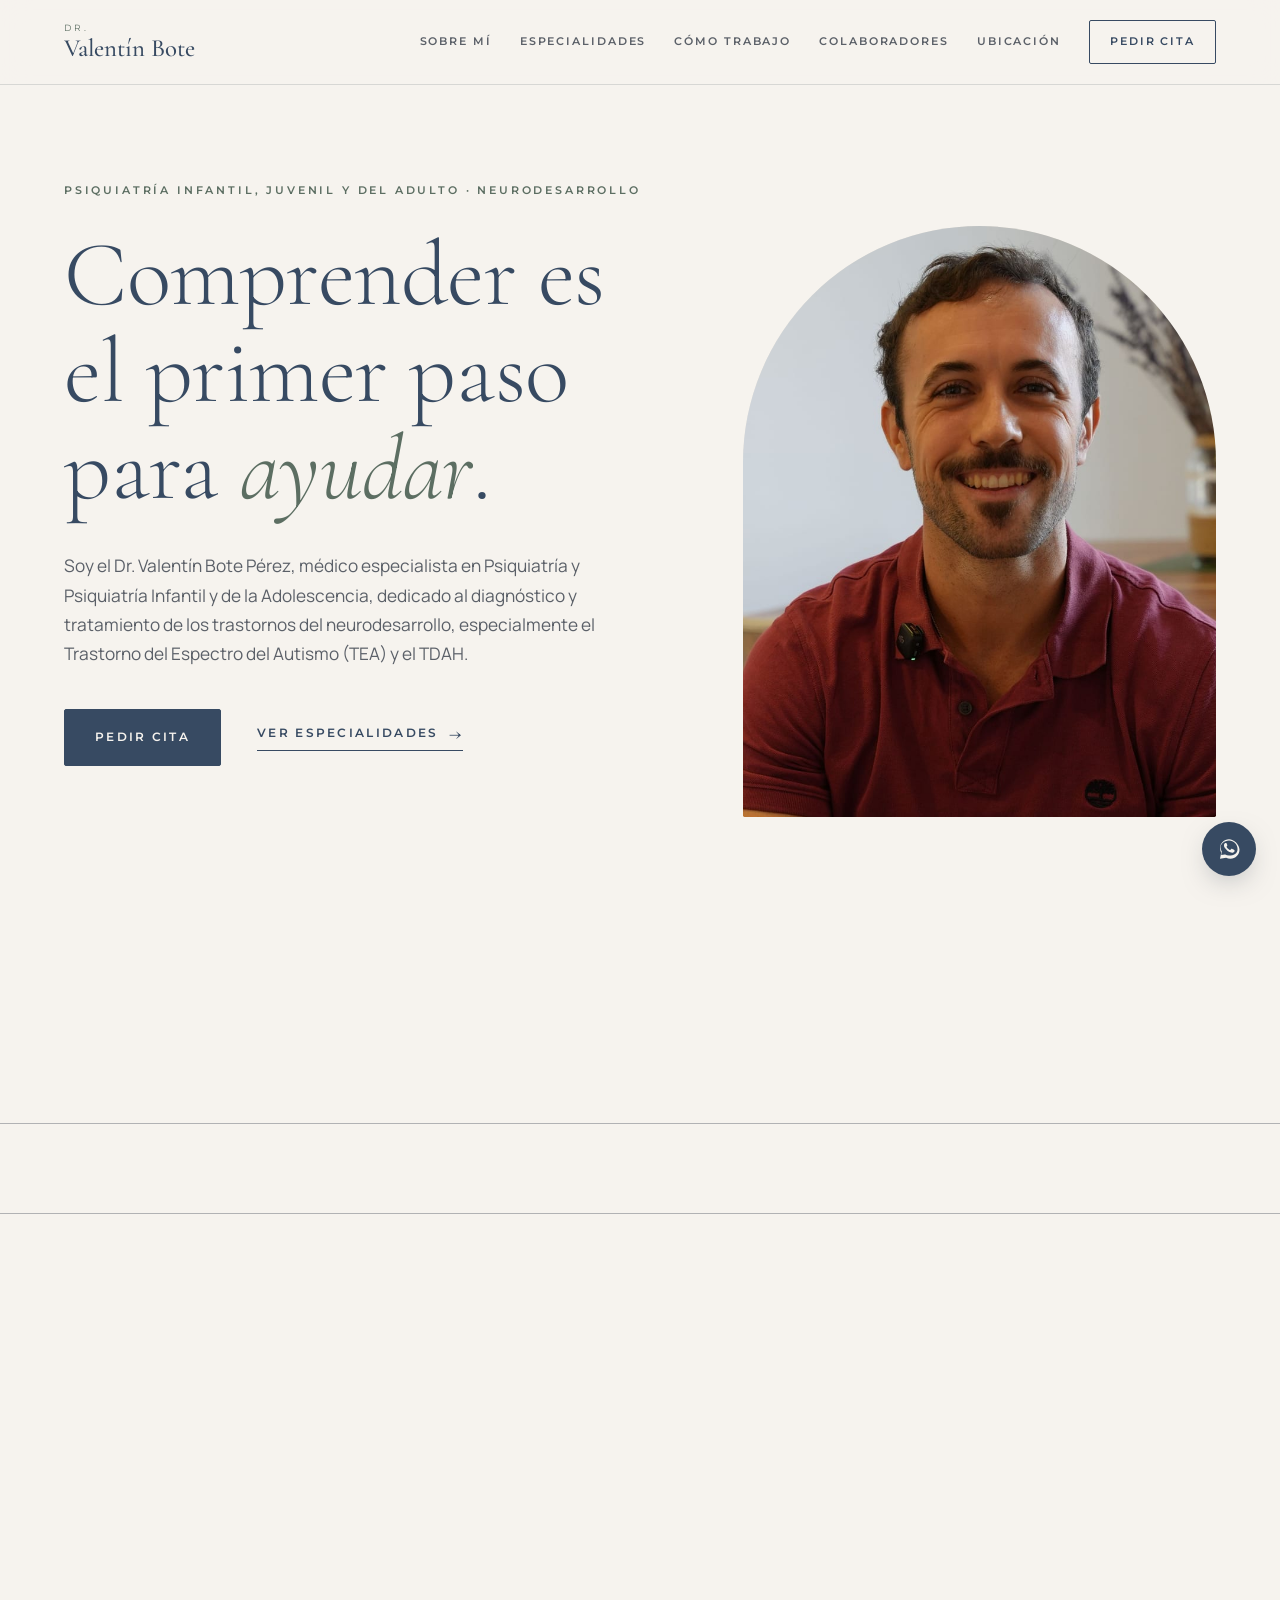
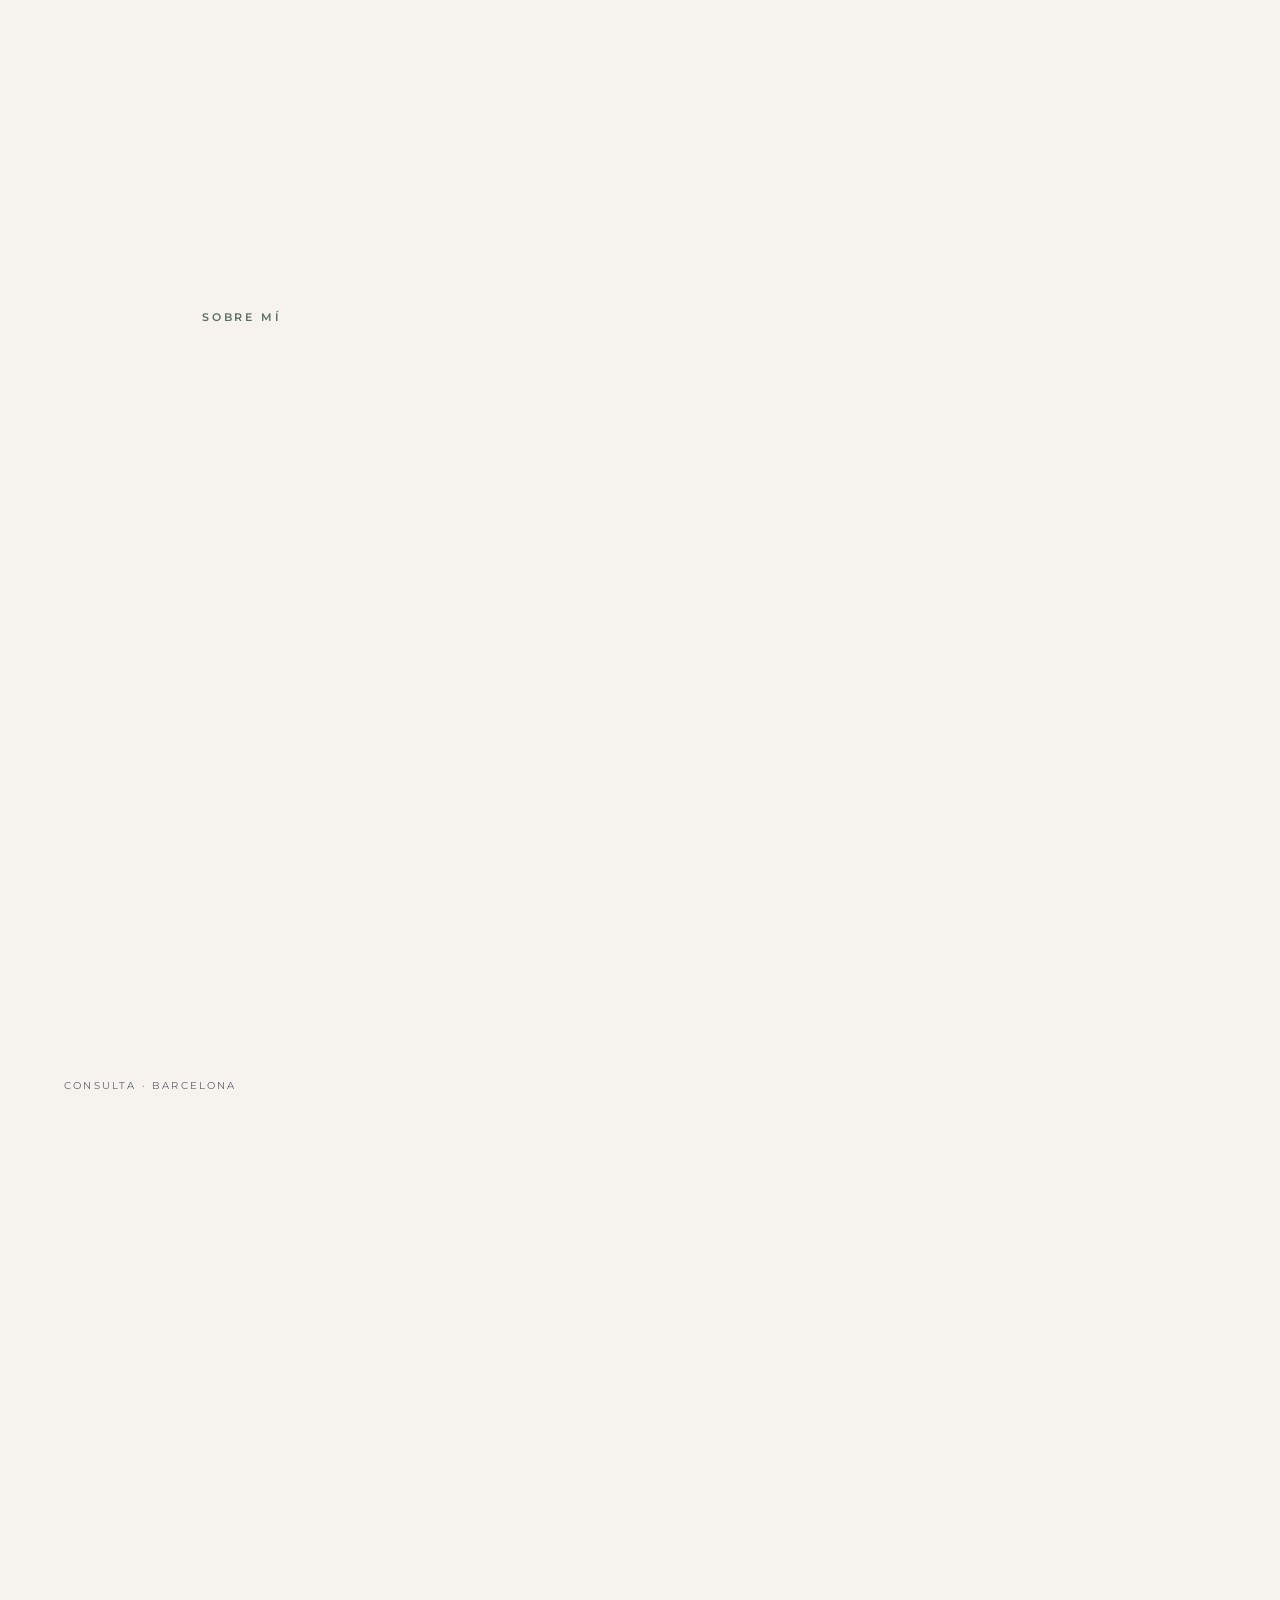
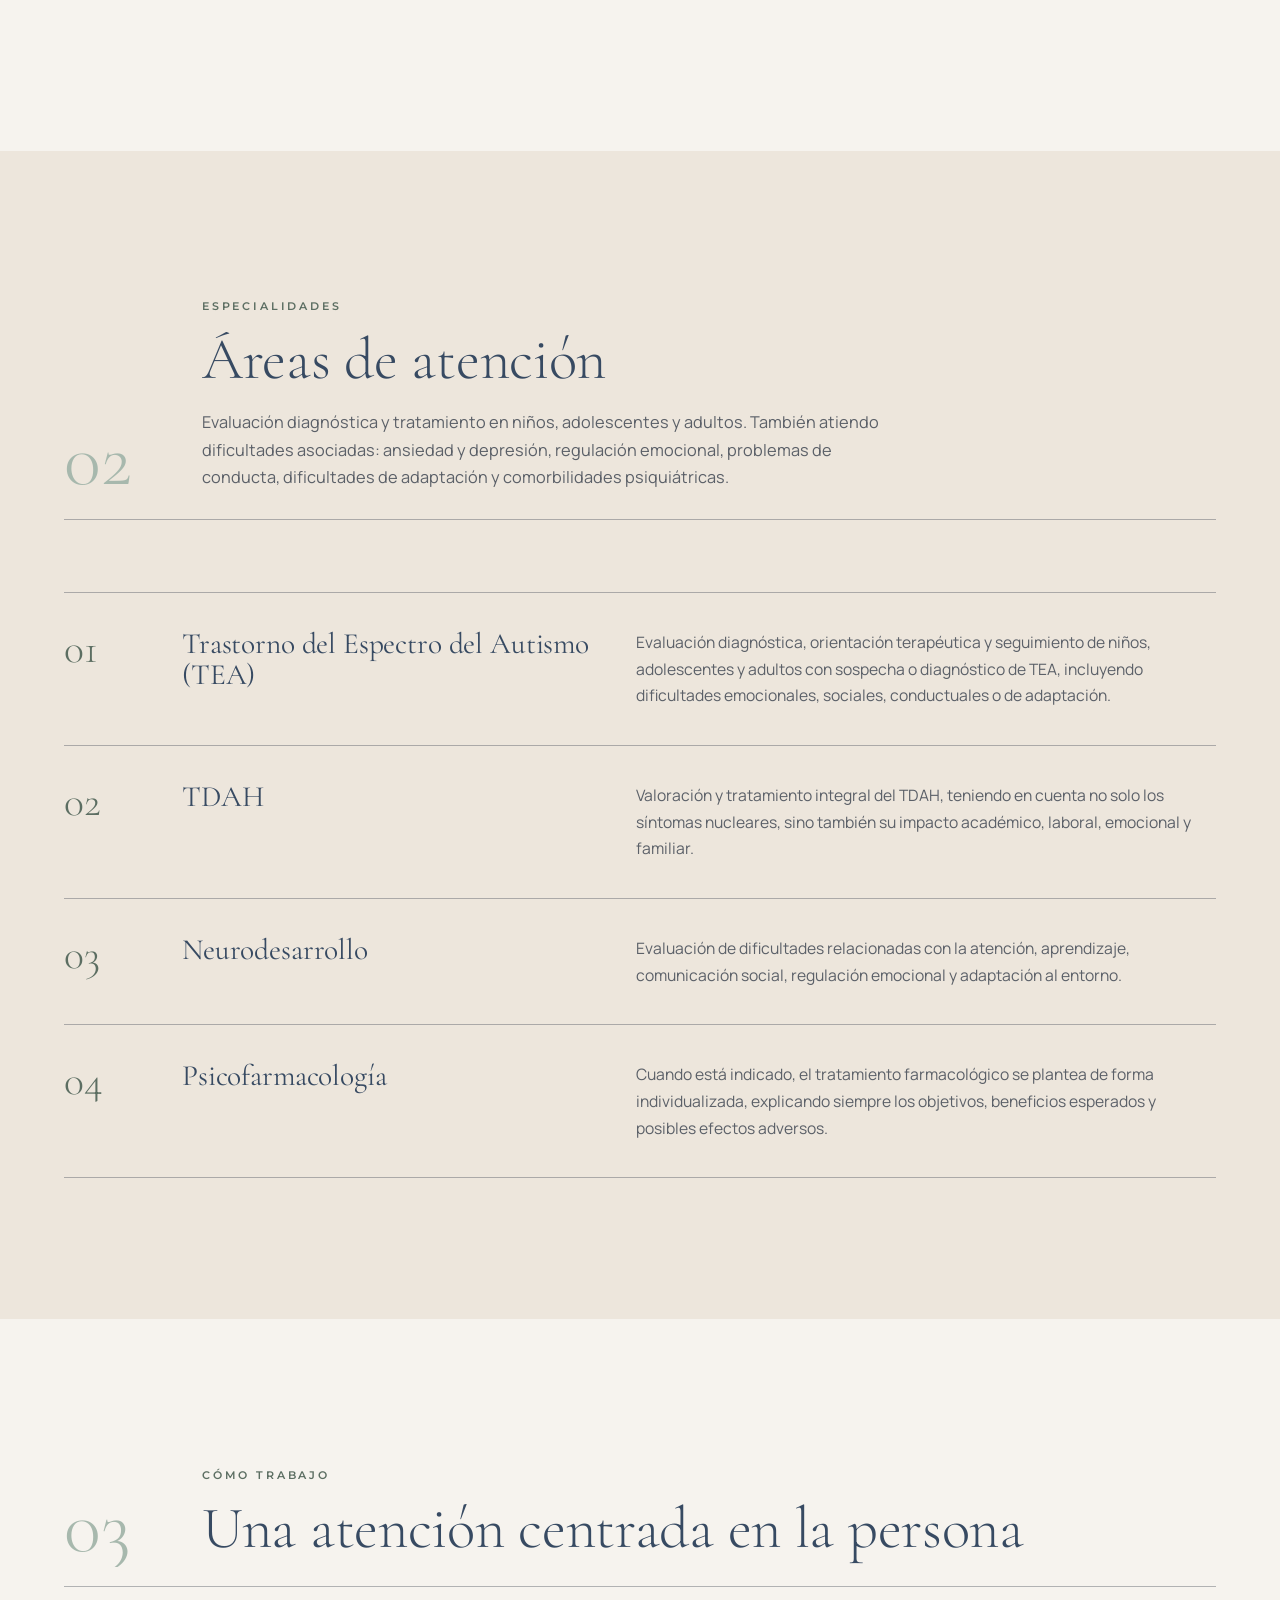
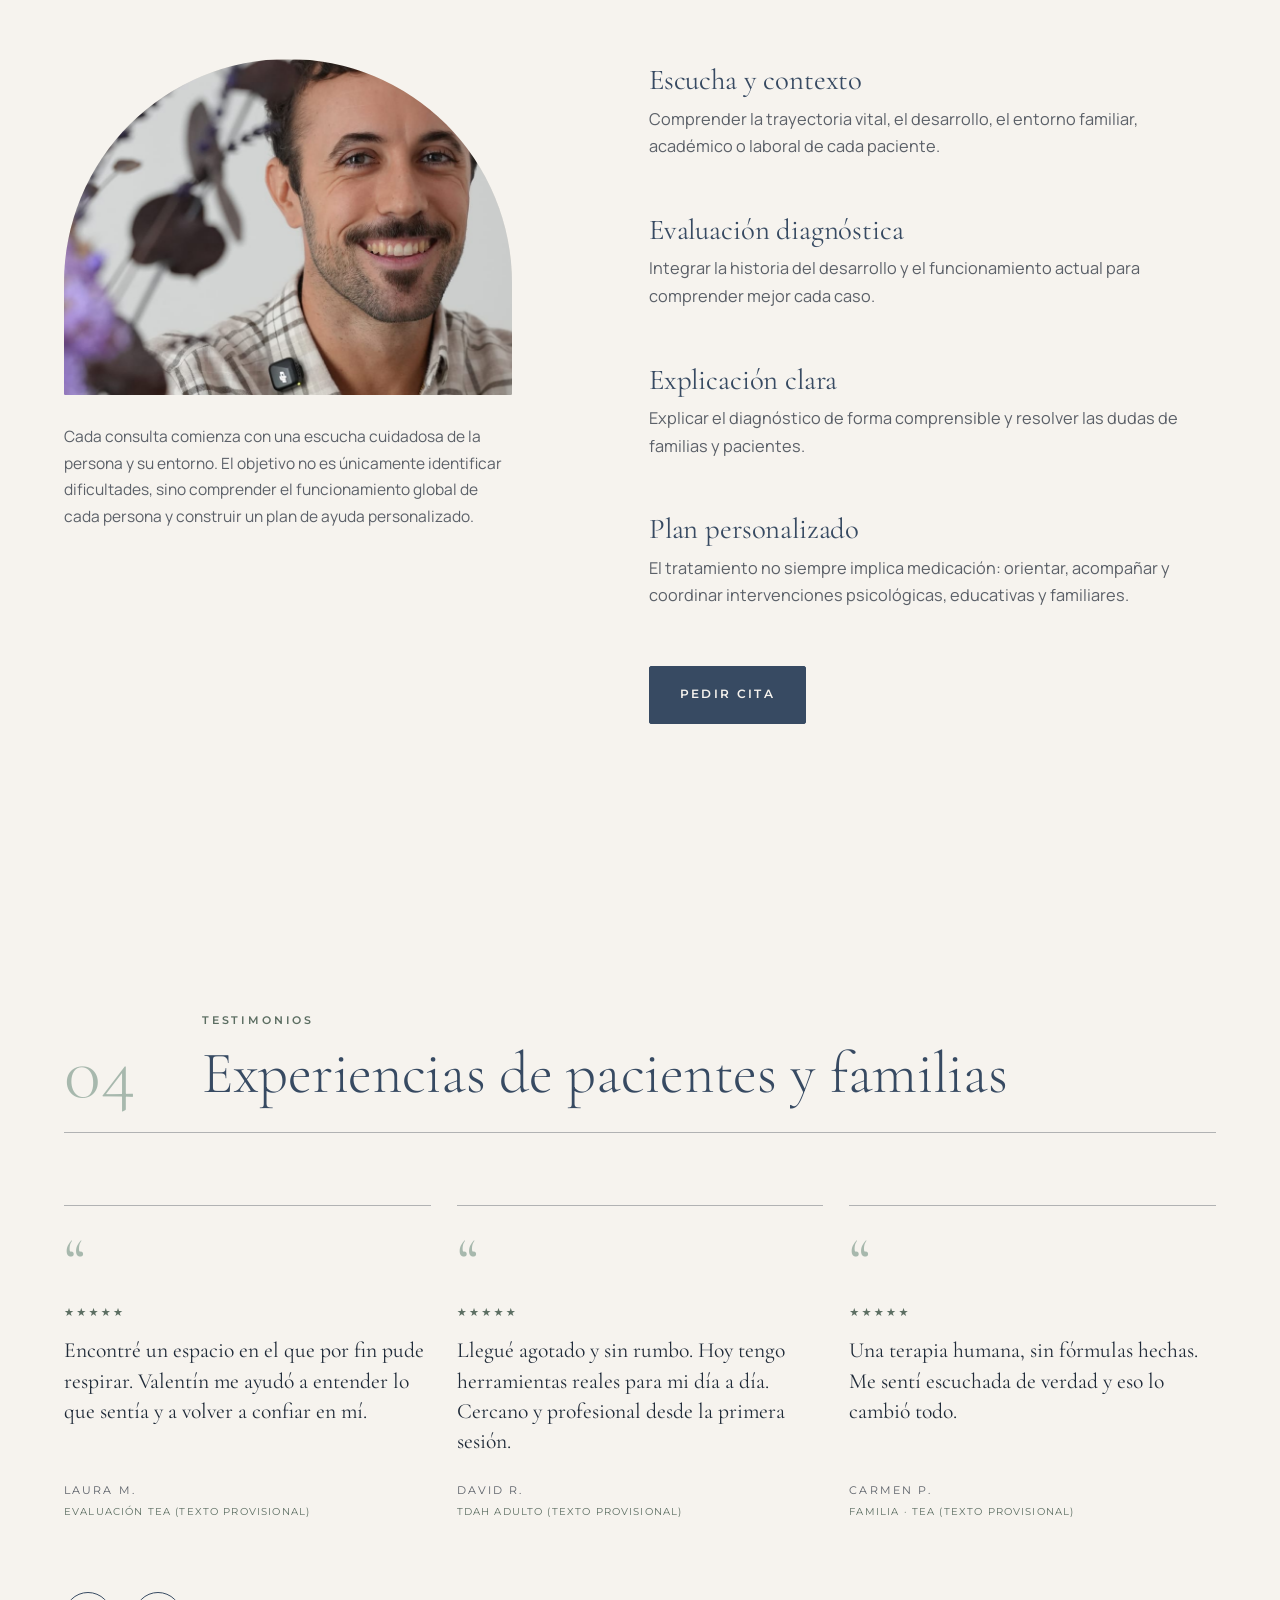
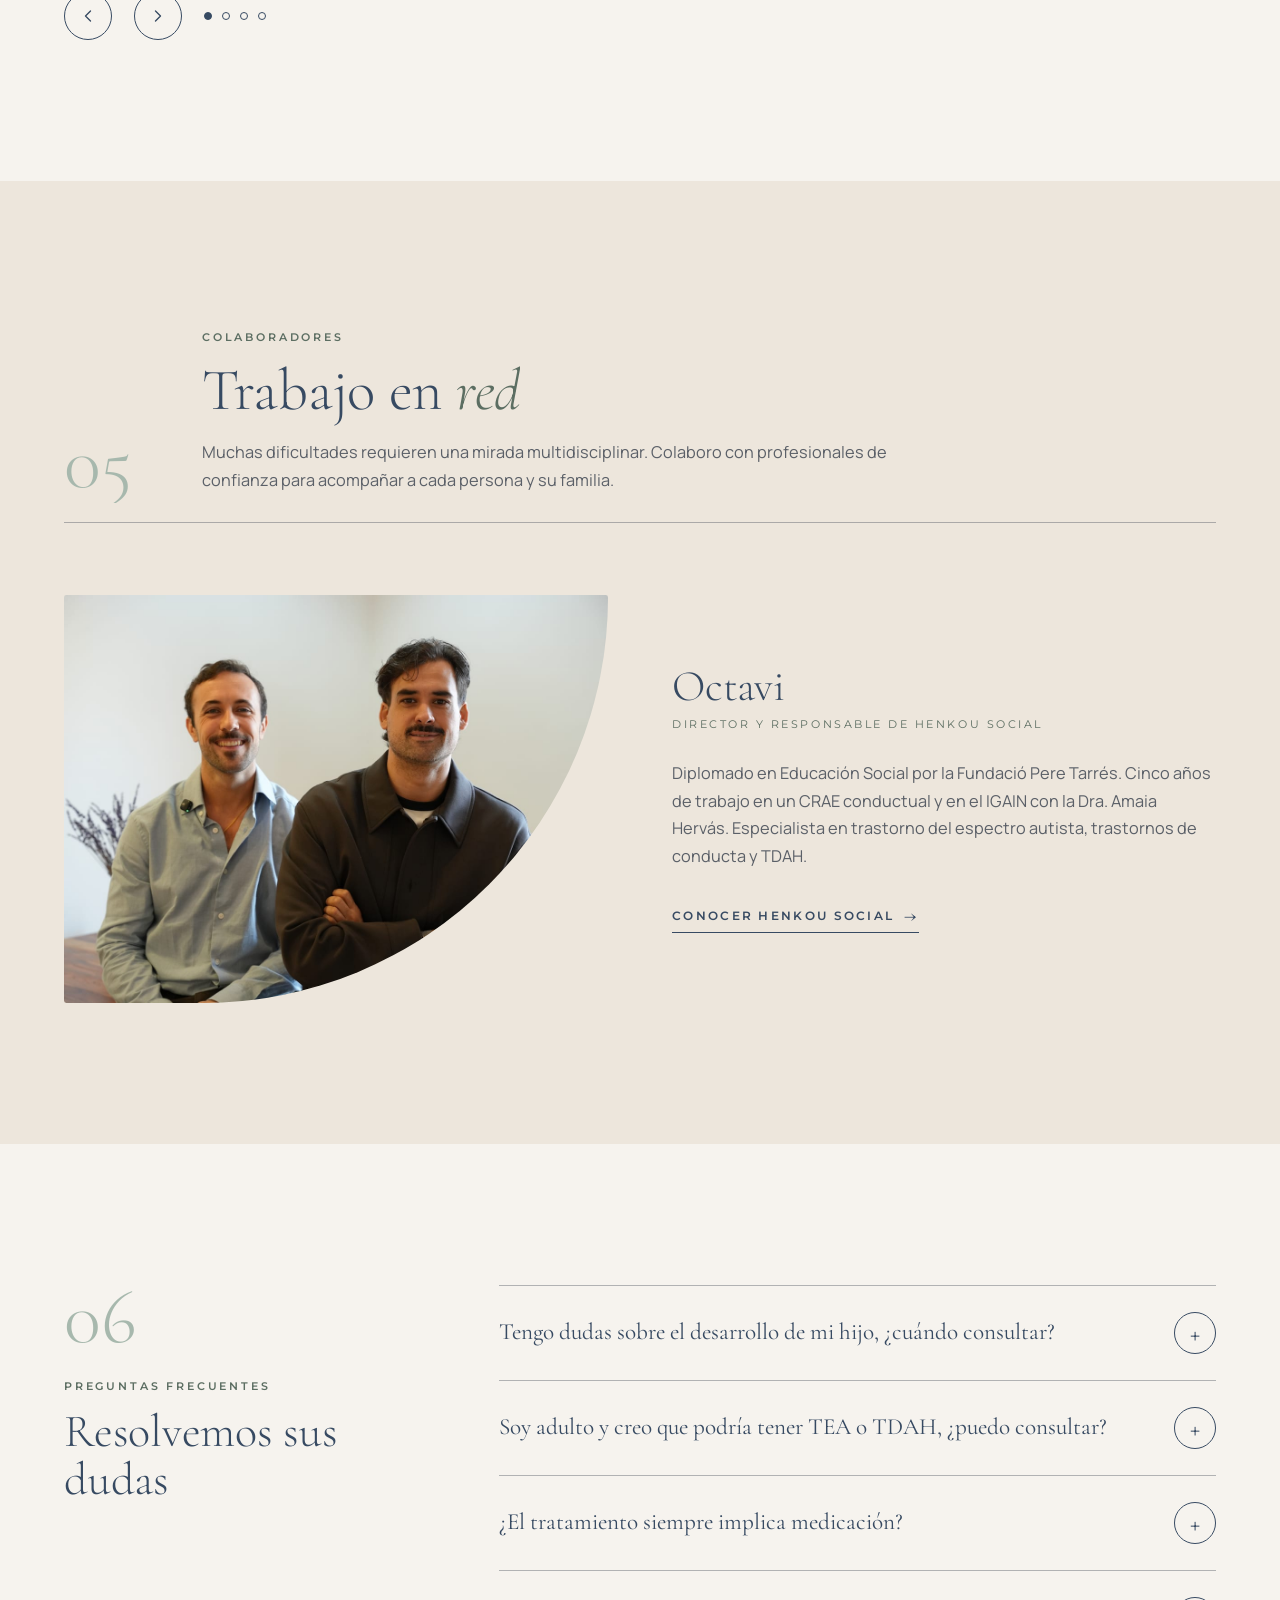
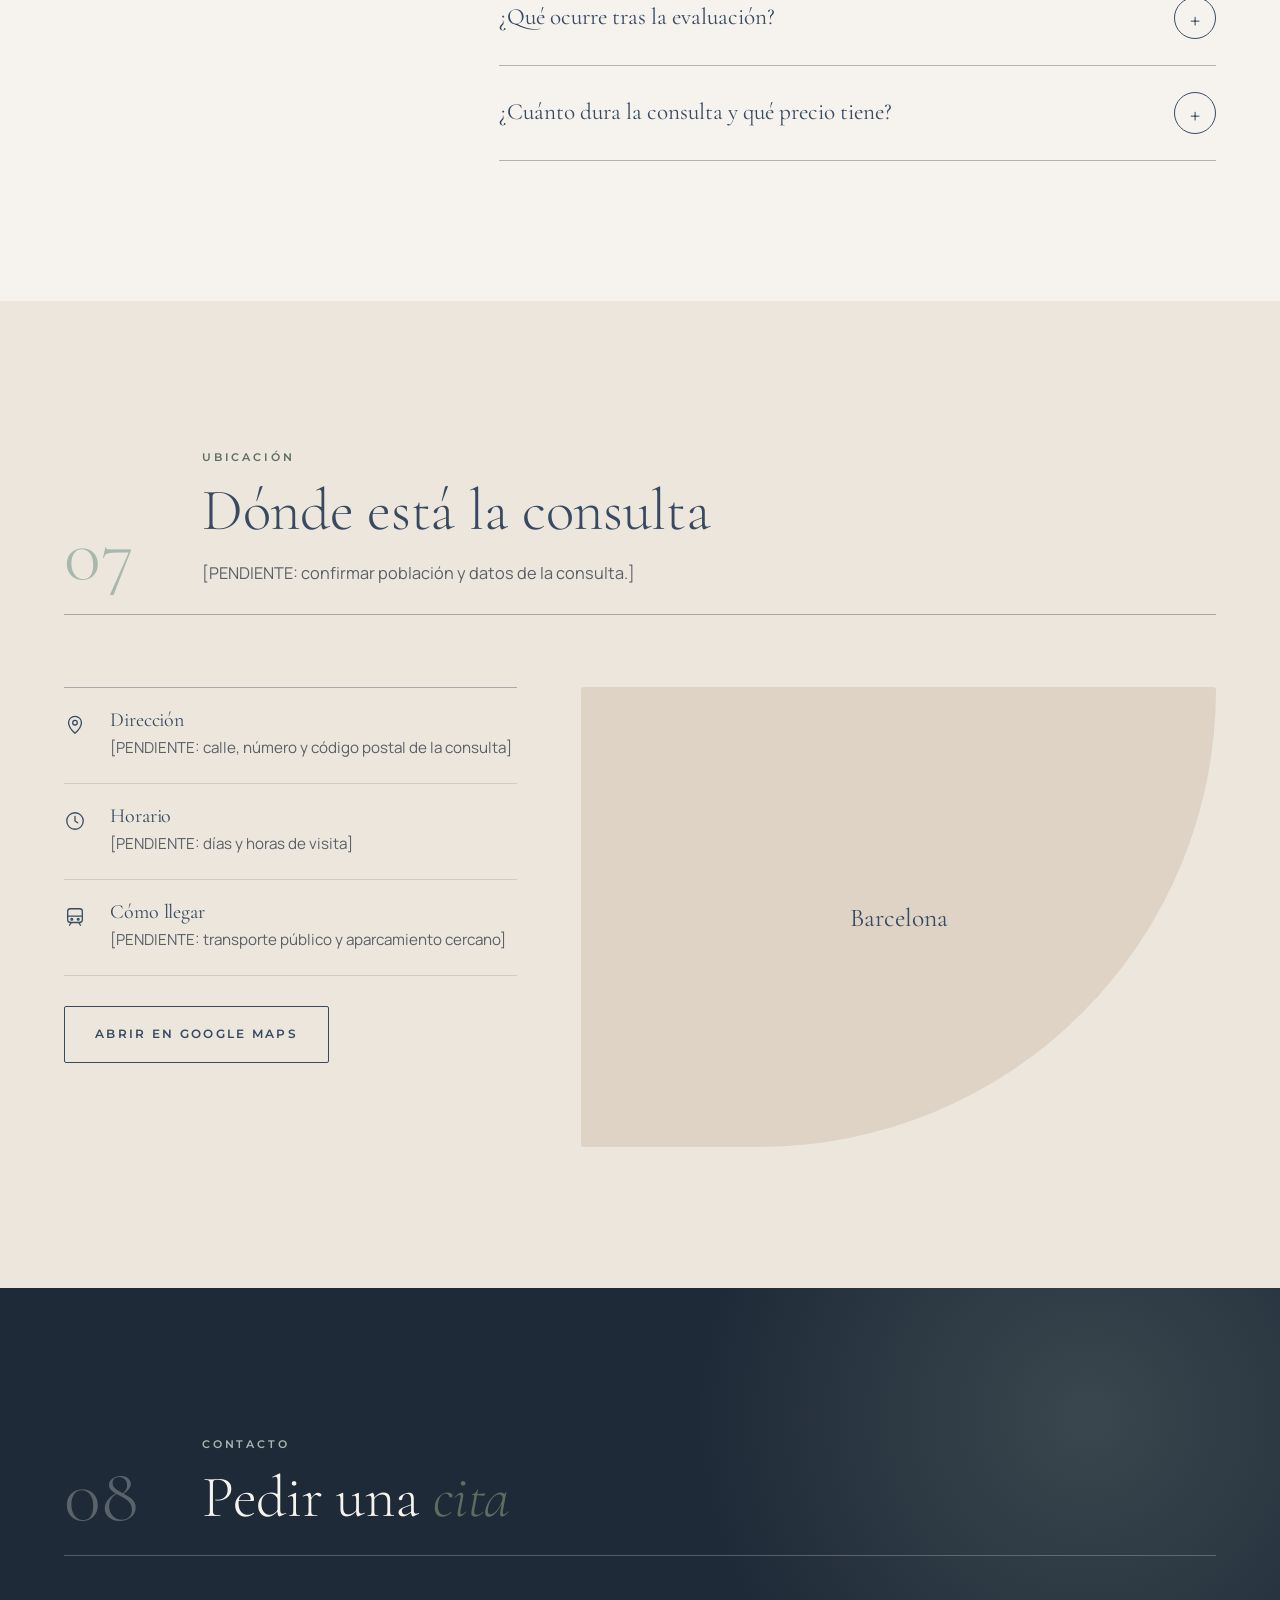
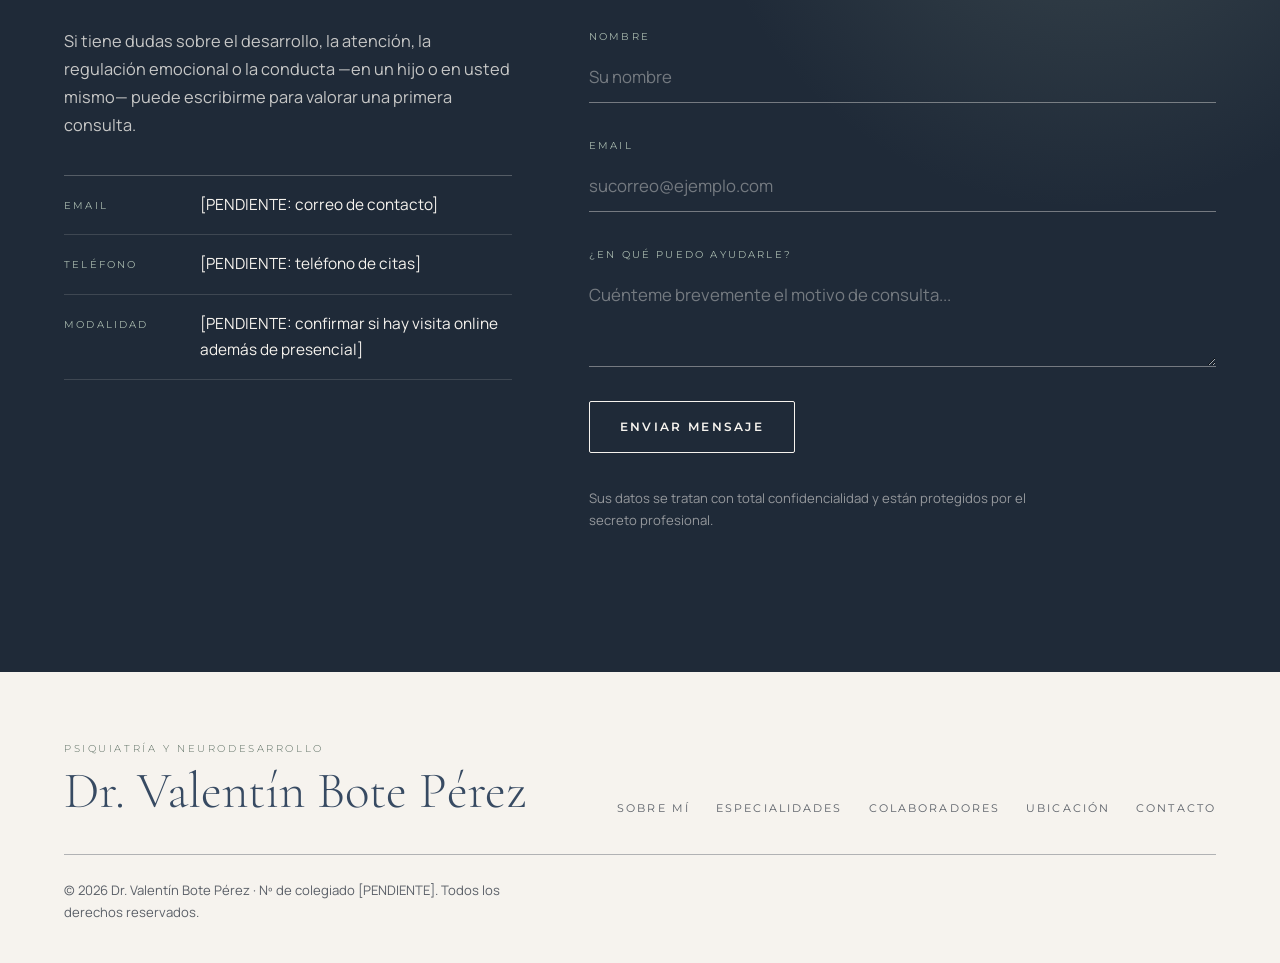
==== inmersiva/index.html @ e32f1582 "Añade la versión inmersiva en /inmersiva/ Co-Authored-By: Claude Fable 5.1 <noreply@anthropic.com>" ====
<!DOCTYPE html>
<html lang="es">
<head>
  <meta charset="UTF-8" />
  <meta name="viewport" content="width=device-width, initial-scale=1.0" />
  <title>Dr. Valentín Bote · Psiquiatra infantil, juvenil y del adulto</title>
  <meta name="description" content="Dr. Valentín Bote Pérez, médico psiquiatra especializado en neurodesarrollo, autismo (TEA) y TDAH en niños, adolescentes y adultos. Evaluación diagnóstica y tratamiento basado en la evidencia." />
  <link rel="preconnect" href="https://fonts.googleapis.com" />
  <link rel="preconnect" href="https://fonts.gstatic.com" crossorigin />
  <link href="https://fonts.googleapis.com/css2?family=Cormorant+Garamond:ital,wght@0,300;0,400;0,500;0,600;1,300;1,400&family=Montserrat:wght@500;600&family=Manrope:wght@400;500;600;700&display=swap" rel="stylesheet" />
  <link rel="stylesheet" href="styles.css" />
</head>
<body>

  <div id="intro" aria-hidden="true">
    <span class="intro__label">Psiquiatría y neurodesarrollo</span>
    <div class="intro__name"><span>Dr. Valentín Bote</span></div>
    <span class="intro__line"></span>
  </div>
  <div class="progress" id="progress" aria-hidden="true"></div>
  <div class="cursor" id="cursor" aria-hidden="true"></div>

  <header class="nav">
    <div class="wrap nav__inner">
      <a href="#inicio" class="nav__logo"><small>Dr.</small><strong>Valentín Bote</strong></a>
      <nav class="nav__links" id="navLinks" aria-label="Navegación principal">
        <a href="#sobre-mi">Sobre mí</a>
        <a href="#servicios">Especialidades</a>
        <a href="#proceso">Cómo trabajo</a>
        <a href="#colaboradores">Colaboradores</a>
        <a href="#ubicacion">Ubicación</a>
        <a href="#contacto" class="nav__cta">Pedir cita</a>
      </nav>
      <button class="nav__toggle" id="navToggle" aria-label="Abrir menú" aria-expanded="false" aria-controls="navLinks">
        <span></span><span></span><span></span>
      </button>
    </div>
  </header>

  <main>

    <!-- Hero -->
    <section class="hero" id="inicio">
      <div class="wrap hero__inner">
        <div class="hero__text">
          <span class="label">Psiquiatría infantil, juvenil y del adulto · Neurodesarrollo</span>
          <h1 data-split>Comprender es el primer paso para <em>ayudar</em>.</h1>
          <p class="hero__lead rv">
            Soy el Dr. Valentín Bote Pérez, médico especialista en Psiquiatría y
            Psiquiatría Infantil y de la Adolescencia, dedicado al diagnóstico y
            tratamiento de los trastornos del neurodesarrollo, especialmente el
            Trastorno del Espectro del Autismo (TEA) y el TDAH.
          </p>
          <div class="hero__actions rv">
            <a href="#contacto" class="btn btn--solid">Pedir cita</a>
            <a href="#servicios" class="link-arrow">Ver especialidades</a>
          </div>
          <div class="hero__meta rv">
            <span>Niños, adolescentes y adultos</span>
            <span>TEA · TDAH · Neurodesarrollo</span>
            <span>Barcelona</span>
          </div>
        </div>
        <div class="hero__media">
          <div class="hero__photo img-reveal" role="img" aria-label="Retrato del Dr. Valentín Bote, psiquiatra"></div>
          <div class="hero__caption rv">
            <em>Dr. Valentín Bote Pérez</em>
            <span>Hospital de Mataró</span>
          </div>
        </div>
      </div>
      <div class="wrap"><div class="hero__scroll rv" aria-hidden="true"><span></span><small>Desliza</small></div></div>
    </section>

    <!-- Trayectoria -->
    <div class="logos">
      <div class="wrap logos__inner">
        <span class="label">Trayectoria y formación</span>
        <div class="logos__row" aria-label="Centros y entidades">
          <div class="marquee__track">
            <span>H.&nbsp;U.&nbsp;Mútua&nbsp;Terrassa</span><span>Hospital&nbsp;de&nbsp;Mataró</span><span>UCLA&nbsp;(California)</span><span>AEPNYA</span>
            <span aria-hidden="true">H.&nbsp;U.&nbsp;Mútua&nbsp;Terrassa</span><span aria-hidden="true">Hospital&nbsp;de&nbsp;Mataró</span><span aria-hidden="true">UCLA&nbsp;(California)</span><span aria-hidden="true">AEPNYA</span>
          </div>
        </div>
      </div>
    </div>

    <!-- Valores -->
    <section class="values">
      <div class="wrap">
        <div class="values__intro">
          <span class="label">Mi filosofía</span>
          <h2 data-split>Escuchar, comprender, <em>acompañar</em>.</h2>
        </div>
        <div class="values__grid">
          <div class="value">
            <span class="value__num"><svg viewBox="0 0 48 48" aria-hidden="true"><circle cx="24" cy="24" r="23"/></svg><i>01</i></span>
            <h3>Escuchar antes de intervenir</h3>
            <p>Cada consulta comienza con una escucha cuidadosa de la persona y su entorno.</p>
          </div>
          <div class="value">
            <span class="value__num"><svg viewBox="0 0 48 48" aria-hidden="true"><circle cx="24" cy="24" r="23"/></svg><i>02</i></span>
            <h3>Comprender antes de etiquetar</h3>
            <p>La evaluación integra la historia del desarrollo, el entorno y el funcionamiento actual.</p>
          </div>
          <div class="value">
            <span class="value__num"><svg viewBox="0 0 48 48" aria-hidden="true"><circle cx="24" cy="24" r="23"/></svg><i>03</i></span>
            <h3>Acompañar antes de exigir</h3>
            <p>Acompañamiento a las familias y al paciente durante todo el proceso diagnóstico y terapéutico.</p>
          </div>
          <div class="value">
            <span class="value__num"><svg viewBox="0 0 48 48" aria-hidden="true"><circle cx="24" cy="24" r="23"/></svg><i>04</i></span>
            <h3>Trabajo coordinado</h3>
            <p>Coordinación con psicólogos, terapeutas, centros educativos y otros profesionales.</p>
          </div>
        </div>
      </div>
    </section>

    <!-- Sobre mí -->
    <section class="about section" id="sobre-mi">
      <div class="wrap">
        <div class="section__head">
          <span class="section__num">01</span>
          <div>
            <span class="label">Sobre mí</span>
            <h2 data-split>Una psiquiatría centrada en la <em>persona</em></h2>
          </div>
        </div>
        <div class="about__inner">
          <div class="about__media">
            <div class="about__photo img-reveal" role="img" aria-label="Foto del Dr. Valentín Bote, psiquiatra"></div>
            <p class="about__photo-caption">Consulta · Barcelona</p>
          </div>
          <div class="about__text">
            <h2>Dr. Valentín Bote Pérez</h2>
            <p class="about__role">Psiquiatra especializado en neurodesarrollo, autismo y TDAH</p>
            <p>
              He trabajado con niños, adolescentes y adultos con diferentes perfiles de
              neurodesarrollo, dificultades emocionales y trastornos psiquiátricos
              asociados, tanto en consultas externas como en unidades especializadas.
              Actualmente coordino la atención a pacientes con TEA y comorbilidad en
              el Hospital de Mataró, en hospitalización y atención ambulatoria.
            </p>
            <blockquote class="about__quote">
              Un diagnóstico no debe ser únicamente una etiqueta, sino una forma de
              entender mejor las dificultades, descubrir fortalezas y encontrar
              estrategias que mejoren la calidad de vida.
            </blockquote>
            <p>
              Entiendo la psiquiatría como una herramienta para comprender a la
              persona en su totalidad. Mi enfoque combina la evidencia científica con
              una atención cercana y personalizada. Además de la actividad clínica,
              desarrollo actividad investigadora y docente en autismo y psicofarmacología.
            </p>
            <ul class="about__creds">
              <li>Médico especialista en Psiquiatría y en Psiquiatría Infantil y de la Adolescencia</li>
              <li>Actualmente en el Hospital de Mataró (Consorci Sanitari del Maresme)</li>
              <li>Unidad de Hospitalización Terapéutica TEA · H. U. Mútua Terrassa</li>
              <li>Estancias formativas en UCLA (California)</li>
              <li>Miembro del grupo de Autismo de AEPNYA</li>
              <li>Autor de publicaciones científicas sobre autismo y psicofarmacología</li>
            </ul>
          </div>
        </div>
      </div>
    </section>

    <!-- Especialidades -->
    <section class="services section" id="servicios">
      <div class="wrap">
        <div class="section__head">
          <span class="section__num">02</span>
          <div>
            <span class="label">Especialidades</span>
            <h2 data-split>Áreas de atención</h2>
            <p class="section__sub">
              Evaluación diagnóstica y tratamiento en niños, adolescentes y adultos.
              También atiendo dificultades asociadas: ansiedad y depresión, regulación
              emocional, problemas de conducta, dificultades de adaptación y
              comorbilidades psiquiátricas.
            </p>
          </div>
        </div>
        <ol class="services__list">
          <li class="card">
            <span class="card__num">01</span>
            <h3>Trastorno del Espectro del Autismo (TEA)</h3>
            <p>Evaluación diagnóstica, orientación terapéutica y seguimiento de niños, adolescentes y adultos con sospecha o diagnóstico de TEA, incluyendo dificultades emocionales, sociales, conductuales o de adaptación.</p>
          </li>
          <li class="card">
            <span class="card__num">02</span>
            <h3>TDAH</h3>
            <p>Valoración y tratamiento integral del TDAH, teniendo en cuenta no solo los síntomas nucleares, sino también su impacto académico, laboral, emocional y familiar.</p>
          </li>
          <li class="card">
            <span class="card__num">03</span>
            <h3>Neurodesarrollo</h3>
            <p>Evaluación de dificultades relacionadas con la atención, aprendizaje, comunicación social, regulación emocional y adaptación al entorno.</p>
          </li>
          <li class="card">
            <span class="card__num">04</span>
            <h3>Psicofarmacología</h3>
            <p>Cuando está indicado, el tratamiento farmacológico se plantea de forma individualizada, explicando siempre los objetivos, beneficios esperados y posibles efectos adversos.</p>
          </li>
        </ol>
      </div>
    </section>

    <!-- Cómo trabajo -->
    <section class="process section" id="proceso">
      <div class="wrap">
        <div class="section__head">
          <span class="section__num">03</span>
          <div>
            <span class="label">Cómo trabajo</span>
            <h2 data-split>Una atención centrada en la persona</h2>
          </div>
        </div>
        <div class="process__inner">
          <aside class="process__aside">
            <div class="process__photo img-reveal" role="img" aria-label="El Dr. Bote en su consulta"></div>
            <p>Cada consulta comienza con una escucha cuidadosa de la persona y su entorno. El objetivo no es únicamente identificar dificultades, sino comprender el funcionamiento global de cada persona y construir un plan de ayuda personalizado.</p>
          </aside>
          <div>
            <ol class="steps">
              <li class="step">
                <span class="step__num">01</span>
                <h3>Escucha y contexto</h3>
                <p>Comprender la trayectoria vital, el desarrollo, el entorno familiar, académico o laboral de cada paciente.</p>
              </li>
              <li class="step">
                <span class="step__num">02</span>
                <h3>Evaluación diagnóstica</h3>
                <p>Integrar la historia del desarrollo y el funcionamiento actual para comprender mejor cada caso.</p>
              </li>
              <li class="step">
                <span class="step__num">03</span>
                <h3>Explicación clara</h3>
                <p>Explicar el diagnóstico de forma comprensible y resolver las dudas de familias y pacientes.</p>
              </li>
              <li class="step">
                <span class="step__num">04</span>
                <h3>Plan personalizado</h3>
                <p>El tratamiento no siempre implica medicación: orientar, acompañar y coordinar intervenciones psicológicas, educativas y familiares.</p>
              </li>
            </ol>
            <div class="process__cta">
              <a href="#contacto" class="btn btn--solid">Pedir cita</a>
            </div>
          </div>
        </div>
      </div>
    </section>

    <!-- Testimonios -->
    <section class="testimonials section" id="testimonios">
      <div class="wrap">
        <div class="section__head">
          <span class="section__num">04</span>
          <div>
            <span class="label">Testimonios</span>
            <h2 data-split>Experiencias de pacientes y familias</h2>
          </div>
        </div>
        <div class="carousel" id="reviews">
          <div class="carousel__viewport">
            <div class="carousel__track" id="reviewsTrack">
              <figure class="quote-card">
                <span class="quote-card__mark" aria-hidden="true">“</span>
                <div class="quote-card__stars">★★★★★</div>
                <blockquote>Encontré un espacio en el que por fin pude respirar. Valentín me ayudó a entender lo que sentía y a volver a confiar en mí.</blockquote>
                <figcaption>Laura M.<small>Evaluación TEA (texto provisional)</small></figcaption>
              </figure>
              <figure class="quote-card">
                <span class="quote-card__mark" aria-hidden="true">“</span>
                <div class="quote-card__stars">★★★★★</div>
                <blockquote>Llegué agotado y sin rumbo. Hoy tengo herramientas reales para mi día a día. Cercano y profesional desde la primera sesión.</blockquote>
                <figcaption>David R.<small>TDAH adulto (texto provisional)</small></figcaption>
              </figure>
              <figure class="quote-card">
                <span class="quote-card__mark" aria-hidden="true">“</span>
                <div class="quote-card__stars">★★★★★</div>
                <blockquote>Una terapia humana, sin fórmulas hechas. Me sentí escuchada de verdad y eso lo cambió todo.</blockquote>
                <figcaption>Carmen P.<small>Familia · TEA (texto provisional)</small></figcaption>
              </figure>
              <figure class="quote-card">
                <span class="quote-card__mark" aria-hidden="true">“</span>
                <div class="quote-card__stars">★★★★★</div>
                <blockquote>Después de meses dándole vueltas, por fin entendí de dónde venía mi malestar. Un trato muy cercano y sin juicios.</blockquote>
                <figcaption>Marta S.<small>Neurodesarrollo (texto provisional)</small></figcaption>
              </figure>
              <figure class="quote-card">
                <span class="quote-card__mark" aria-hidden="true">“</span>
                <div class="quote-card__stars">★★★★★</div>
                <blockquote>Valentín me dio herramientas concretas para gestionar la ansiedad en el trabajo. Noté el cambio en pocas semanas.</blockquote>
                <figcaption>Javier T.<small>TDAH (texto provisional)</small></figcaption>
              </figure>
              <figure class="quote-card">
                <span class="quote-card__mark" aria-hidden="true">“</span>
                <div class="quote-card__stars">★★★★★</div>
                <blockquote>Recomendable al 100%. Profesional, empático y muy claro. Salgo de cada sesión con algo útil en lo que trabajar.</blockquote>
                <figcaption>Nuria B.<small>Evaluación diagnóstica (texto provisional)</small></figcaption>
              </figure>
            </div>
          </div>
          <div class="carousel__nav">
            <button class="carousel__arrow carousel__arrow--prev" aria-label="Reseña anterior">
              <svg viewBox="0 0 24 24" width="20" height="20" fill="none" stroke="currentColor" stroke-width="1.6" stroke-linecap="round" stroke-linejoin="round"><path d="M15 18l-6-6 6-6"/></svg>
            </button>
            <button class="carousel__arrow carousel__arrow--next" aria-label="Reseña siguiente">
              <svg viewBox="0 0 24 24" width="20" height="20" fill="none" stroke="currentColor" stroke-width="1.6" stroke-linecap="round" stroke-linejoin="round"><path d="M9 18l6-6-6-6"/></svg>
            </button>
            <div class="carousel__dots" id="reviewsDots" aria-hidden="true"></div>
          </div>
        </div>
      </div>
    </section>

    <!-- Colaboradores -->
    <section class="partners section" id="colaboradores">
      <div class="wrap">
        <div class="section__head">
          <span class="section__num">05</span>
          <div>
            <span class="label">Colaboradores</span>
            <h2 data-split>Trabajo en <em>red</em></h2>
            <p class="section__sub">
              Muchas dificultades requieren una mirada multidisciplinar. Colaboro con
              profesionales de confianza para acompañar a cada persona y su familia.
            </p>
          </div>
        </div>
        <article class="partner">
          <div class="partner__photo img-reveal" role="img" aria-label="Octavi y el Dr. Valentín Bote en la consulta"></div>
          <div class="partner__body">
            <h3>Octavi</h3>
            <p class="partner__role">Director y responsable de Henkou Social</p>
            <p>
              Diplomado en Educación Social por la Fundació Pere Tarrés. Cinco años
              de trabajo en un CRAE conductual y en el IGAIN con la Dra. Amaia
              Hervás. Especialista en trastorno del espectro autista, trastornos de
              conducta y TDAH.
            </p>
            <a class="link-arrow" href="https://henkousocial.com" target="_blank" rel="noopener">Conocer Henkou Social</a>
          </div>
        </article>
      </div>
    </section>

    <!-- Preguntas -->
    <section class="faq section" id="faq">
      <div class="wrap faq__inner">
        <div class="faq__head">
          <span class="section__num">06</span>
          <span class="label" style="display:block;margin-top:18px">Preguntas frecuentes</span>
          <h2 data-split>Resolvemos sus dudas</h2>
        </div>
        <div class="faq__list">
          <details class="faq__item">
            <summary>Tengo dudas sobre el desarrollo de mi hijo, ¿cuándo consultar?</summary>
            <p>Muchas familias llegan a consulta después de años intentando comprender determinadas dificultades: problemas sociales, atención, regulación emocional, conducta o adaptación escolar. La evaluación psiquiátrica permite ordenar la información, resolver dudas y orientar los siguientes pasos.</p>
          </details>
          <details class="faq__item">
            <summary>Soy adulto y creo que podría tener TEA o TDAH, ¿puedo consultar?</summary>
            <p>Sí. Algunas personas llegan a la edad adulta con preguntas sobre su forma de relacionarse, gestionar las emociones, organizarse o adaptarse a determinadas situaciones. Una evaluación especializada puede ayudar a comprender mejor estas dificultades y encontrar herramientas adecuadas.</p>
          </details>
          <details class="faq__item">
            <summary>¿El tratamiento siempre implica medicación?</summary>
            <p>No. En muchos casos consiste en orientar, explicar, acompañar y coordinar diferentes intervenciones psicológicas, educativas y familiares. Cuando el tratamiento farmacológico está indicado, se plantea de forma individualizada, valorando siempre beneficios, riesgos y preferencias de la persona.</p>
          </details>
          <details class="faq__item">
            <summary>¿Qué ocurre tras la evaluación?</summary>
            <p>Se explica el diagnóstico de forma clara y comprensible, se resuelven las dudas de la familia y del paciente, y se establecen objetivos realistas y personalizados, trabajando de forma coordinada con psicólogos, terapeutas y centros educativos cuando es necesario.</p>
          </details>
          <details class="faq__item">
            <summary>¿Cuánto dura la consulta y qué precio tiene?</summary>
            <p>[PENDIENTE: indicar duración de la primera visita y de las visitas de seguimiento, así como tarifas.]</p>
          </details>
        </div>
      </div>
    </section>

    <!-- Ubicación -->
    <section class="location section" id="ubicacion">
      <div class="wrap">
        <div class="section__head">
          <span class="section__num">07</span>
          <div>
            <span class="label">Ubicación</span>
            <h2 data-split>Dónde está la consulta</h2>
            <p class="section__sub">[PENDIENTE: confirmar población y datos de la consulta.]</p>
          </div>
        </div>
        <div class="location__inner">
          <div class="location__info">
            <div class="location__row">
              <span class="location__icon"><svg viewBox="0 0 24 24" width="22" height="22" fill="none" stroke="currentColor" stroke-width="1.4" stroke-linecap="round" stroke-linejoin="round" aria-hidden="true"><path d="M12 21s-7-6.3-7-11.5a7 7 0 0 1 14 0C19 14.7 12 21 12 21z"/><circle cx="12" cy="9.5" r="2.5"/></svg></span>
              <div>
                <h3>Dirección</h3>
                <p>[PENDIENTE: calle, número y código postal de la consulta]</p>
              </div>
            </div>
            <div class="location__row">
              <span class="location__icon"><svg viewBox="0 0 24 24" width="22" height="22" fill="none" stroke="currentColor" stroke-width="1.4" stroke-linecap="round" stroke-linejoin="round" aria-hidden="true"><circle cx="12" cy="12" r="9"/><path d="M12 7v5l3 2"/></svg></span>
              <div>
                <h3>Horario</h3>
                <p>[PENDIENTE: días y horas de visita]</p>
              </div>
            </div>
            <div class="location__row">
              <span class="location__icon"><svg viewBox="0 0 24 24" width="22" height="22" fill="none" stroke="currentColor" stroke-width="1.4" stroke-linecap="round" stroke-linejoin="round" aria-hidden="true"><rect x="4" y="3" width="16" height="15" rx="3"/><path d="M4 11h16M8 18l-2 3M16 18l2 3"/><circle cx="8.5" cy="14.5" r="1"/><circle cx="15.5" cy="14.5" r="1"/></svg></span>
              <div>
                <h3>Cómo llegar</h3>
                <p>[PENDIENTE: transporte público y aparcamiento cercano]</p>
              </div>
            </div>
            <a class="btn" href="https://www.google.com/maps/search/?api=1&query=Barcelona,+Espa%C3%B1a" target="_blank" rel="noopener">Abrir en Google Maps</a>
          </div>
          <div class="location__map">
            <span class="location__map-fallback" aria-hidden="true">Barcelona</span>
            <iframe
              title="Mapa de la ubicación de la consulta en Barcelona"
              src="https://www.google.com/maps?q=Barcelona%2C+Espa%C3%B1a&z=14&hl=es&output=embed"
              loading="lazy"
              referrerpolicy="no-referrer-when-downgrade"
              allowfullscreen></iframe>
          </div>
        </div>
      </div>
    </section>

    <!-- Contacto -->
    <section class="contact section" id="contacto">
      <div class="wrap">
        <div class="section__head">
          <span class="section__num">08</span>
          <div>
            <span class="label">Contacto</span>
            <h2 data-split>Pedir una <em>cita</em></h2>
          </div>
        </div>
        <div class="contact__inner">
          <div class="contact__text">
            <p>
              Si tiene dudas sobre el desarrollo, la atención, la regulación
              emocional o la conducta —en un hijo o en usted mismo— puede
              escribirme para valorar una primera consulta.
            </p>
            <ul class="contact__list">
              <li><span>Email</span> [PENDIENTE: correo de contacto]</li>
              <li><span>Teléfono</span> [PENDIENTE: teléfono de citas]</li>
              <li><span>Modalidad</span> [PENDIENTE: confirmar si hay visita online además de presencial]</li>
            </ul>
          </div>
          <form class="contact__form" onsubmit="return false;">
            <label>
              Nombre
              <input type="text" name="nombre" placeholder="Su nombre" />
            </label>
            <label>
              Email
              <input type="email" name="email" placeholder="sucorreo@ejemplo.com" />
            </label>
            <label>
              ¿En qué puedo ayudarle?
              <textarea name="mensaje" rows="3" placeholder="Cuénteme brevemente el motivo de consulta..."></textarea>
            </label>
            <button type="submit" class="btn btn--light">Enviar mensaje</button>
            <p class="contact__privacy">Sus datos se tratan con total confidencialidad y están protegidos por el secreto profesional.</p>
          </form>
        </div>
      </div>
    </section>

  </main>

  <footer class="footer">
    <div class="wrap">
      <div class="footer__top">
        <p class="footer__name"><small>Psiquiatría y neurodesarrollo</small>Dr. Valentín Bote Pérez</p>
        <nav class="footer__links">
          <a href="#sobre-mi">Sobre mí</a>
          <a href="#servicios">Especialidades</a>
          <a href="#colaboradores">Colaboradores</a>
          <a href="#ubicacion">Ubicación</a>
          <a href="#contacto">Contacto</a>
        </nav>
      </div>
      <p class="footer__copy">© 2026 Dr. Valentín Bote Pérez · Nº de colegiado [PENDIENTE]. Todos los derechos reservados.</p>
    </div>
  </footer>

  <a href="#contacto" class="wa" aria-label="Contactar por WhatsApp">
    <svg viewBox="0 0 32 32" width="24" height="24" aria-hidden="true" fill="currentColor">
      <path d="M16 3C9.4 3 4 8.4 4 15c0 2.1.6 4.2 1.6 6L4 29l8.2-1.5c1.7.9 3.7 1.4 5.8 1.4 6.6 0 12-5.4 12-12S22.6 3 16 3zm0 21.8c-1.8 0-3.6-.5-5.1-1.4l-.4-.2-4.9.9.9-4.8-.3-.4c-1-1.6-1.5-3.4-1.5-5.3C4.6 9.7 9.7 4.6 16 4.6S27.4 9.7 27.4 16 22.3 24.8 16 24.8zm6.3-8.1c-.3-.2-2-1-2.3-1.1-.3-.1-.5-.2-.8.2-.2.3-.9 1.1-1.1 1.3-.2.2-.4.3-.7.1-.3-.2-1.4-.5-2.7-1.7-1-.9-1.7-2-1.9-2.3-.2-.3 0-.5.1-.7l.5-.6c.2-.2.2-.3.3-.5.1-.2 0-.4 0-.6l-1-2.4c-.3-.6-.5-.5-.7-.5h-.6c-.2 0-.6.1-.9.4-.3.3-1.2 1.2-1.2 2.9s1.2 3.3 1.4 3.6c.2.2 2.5 3.8 6 5.3.8.4 1.5.6 2 .7.8.3 1.6.2 2.2.1.7-.1 2-.8 2.3-1.6.3-.8.3-1.5.2-1.6-.1-.2-.3-.2-.6-.4z"/>
    </svg>
  </a>

  <script src="script.js"></script>
</body>
</html>
---- inmersiva/styles.css ----
/* =====================================================================
   Dr. Valentín Bote · versión INMERSIVA · editorial clínico con animación
   Paleta y tipografías: guía de identidad visual (oct. 2026)
   ===================================================================== */
:root {
  --marfil:       #F6F3EE;
  --arena-claro:  #EDE6DC;
  --arena:        #DED3C5;
  --blanco:       #FFFFFF;
  --azul:         #374A62;
  --tinta:        #1F2A38;
  --salvia:       #809286;
  --salvia-prof:  #5C6E62;
  --salvia-claro: #A7B8AD;
  --piedra:       #5B6068;
  --linea:        rgba(31, 42, 56, 0.14);
  --linea-fuerte: rgba(31, 42, 56, 0.32);

  --f-titulo: "Cormorant Garamond", Georgia, serif;
  --f-label:  "Montserrat", system-ui, sans-serif;
  --f-cuerpo: "Manrope", system-ui, sans-serif;

  --max: 1280px;
  --gutter: clamp(20px, 5vw, 72px);
  --arco: 999px;
  --radio: 6px;
}

/* ---------- base ---------- */
* { margin: 0; padding: 0; box-sizing: border-box; }
html { scroll-behavior: smooth; overflow-x: clip; }
body {
  font-family: var(--f-cuerpo);
  font-size: 1.02rem;
  line-height: 1.7;
  color: var(--tinta);
  background: var(--marfil);
  -webkit-font-smoothing: antialiased;
  overflow-x: clip;
}
img, svg, iframe { max-width: 100%; }
a { color: inherit; text-decoration: none; }
h1, h2, h3 { font-family: var(--f-titulo); font-weight: 300; line-height: 1.05; color: var(--azul); letter-spacing: -0.005em; }
h1 em, h2 em { font-style: italic; color: var(--salvia-prof); }
p { max-width: 36em; }

.wrap { width: 100%; max-width: var(--max); margin: 0 auto; padding: 0 var(--gutter); }

/* antetítulo Montserrat */
.label {
  display: inline-block;
  font-family: var(--f-label);
  font-size: 0.68rem;
  font-weight: 600;
  letter-spacing: 0.26em;
  text-transform: uppercase;
  color: var(--salvia-prof);
}

/* cabecera de sección: número en margen + antetítulo + filete */
.section { padding: clamp(96px, 11vw, 150px) 0; position: relative; }
.section__head {
  display: grid;
  grid-template-columns: 110px 1fr;
  gap: 28px;
  align-items: end;
  padding-bottom: 28px;
  margin-bottom: clamp(44px, 6vw, 72px);
  border-bottom: 1px solid var(--linea-fuerte);
}
.section__num {
  font-family: var(--f-titulo);
  font-weight: 300;
  font-size: clamp(3.4rem, 6vw, 5.2rem);
  line-height: 0.85;
  color: var(--salvia-claro);
}
.section__head h2 { font-size: clamp(2.4rem, 4.6vw, 4rem); margin-top: 10px; }
.section__head .label { margin-bottom: 2px; }
.section__sub { color: var(--piedra); margin-top: 18px; max-width: 42em; }

/* botones y enlaces */
.btn {
  display: inline-flex; align-items: center; gap: 12px;
  font-family: var(--f-label); font-size: 0.72rem; font-weight: 600;
  letter-spacing: 0.2em; text-transform: uppercase;
  padding: 18px 30px; border-radius: 2px;
  border: 1px solid var(--azul); color: var(--azul); background: transparent;
  transition: background .25s ease, color .25s ease, transform .25s ease;
  cursor: pointer;
}
.btn:hover { background: var(--azul); color: var(--marfil); }
.btn--solid { background: var(--azul); color: var(--marfil); }
.btn--solid:hover { background: var(--tinta); border-color: var(--tinta); }
.btn--light { border-color: var(--marfil); color: var(--marfil); }
.btn--light:hover { background: var(--marfil); color: var(--tinta); }
.link-arrow {
  display: inline-flex; align-items: center; gap: 10px;
  font-family: var(--f-label); font-size: 0.72rem; font-weight: 600;
  letter-spacing: 0.2em; text-transform: uppercase; color: var(--azul);
  padding-bottom: 6px; border-bottom: 1px solid var(--azul);
  transition: gap .25s ease, color .25s ease;
}
.link-arrow:hover { gap: 16px; color: var(--salvia-prof); border-color: var(--salvia-prof); }
.link-arrow::after { content: "→"; font-family: var(--f-titulo); font-size: 1.2rem; line-height: 1; }

/* ---------- navegación ---------- */
.nav {
  position: sticky; top: 0; z-index: 50;
  background: rgba(246, 243, 238, 0.86);
  backdrop-filter: blur(14px);
  border-bottom: 1px solid var(--linea);
}
.nav__inner { display: flex; align-items: center; justify-content: space-between; height: 84px; }
.nav__logo { display: flex; flex-direction: column; line-height: 1; }
.nav__logo small { font-family: var(--f-label); font-size: 0.58rem; letter-spacing: 0.32em; text-transform: uppercase; color: var(--salvia-prof); margin-bottom: 4px; }
.nav__logo strong { font-family: var(--f-titulo); font-weight: 500; font-size: 1.55rem; color: var(--azul); white-space: nowrap; }
.nav__links { display: flex; align-items: center; gap: 28px; }
.nav__links a { font-family: var(--f-label); font-size: 0.66rem; font-weight: 600; letter-spacing: 0.18em; text-transform: uppercase; color: var(--piedra); position: relative; padding: 6px 0; white-space: nowrap; }
.nav__links a::after { content: ""; position: absolute; left: 0; bottom: 0; width: 0; height: 1px; background: var(--azul); transition: width .3s ease; }
.nav__links a:hover { color: var(--azul); }
.nav__links a:hover::after { width: 100%; }
.nav__links .nav__cta { border: 1px solid var(--azul); color: var(--azul); padding: 12px 20px; border-radius: 2px; }
.nav__links .nav__cta::after { display: none; }
.nav__links .nav__cta:hover { background: var(--azul); color: var(--marfil); }
.nav__toggle { display: none; flex-direction: column; justify-content: center; gap: 6px; width: 44px; height: 44px; background: none; border: 0; cursor: pointer; }
.nav__toggle span { display: block; width: 26px; height: 1px; background: var(--tinta); margin: 0 auto; transition: transform .3s ease, opacity .2s ease; }
.nav__toggle[aria-expanded="true"] span:nth-child(1) { transform: translateY(7px) rotate(45deg); }
.nav__toggle[aria-expanded="true"] span:nth-child(2) { opacity: 0; }
.nav__toggle[aria-expanded="true"] span:nth-child(3) { transform: translateY(-7px) rotate(-45deg); }

/* ---------- hero ---------- */
.hero { padding: clamp(48px, 7vw, 96px) 0 0; }
.hero__inner {
  display: grid; grid-template-columns: 1.12fr 0.88fr;
  gap: clamp(32px, 6vw, 96px); align-items: end;
}
.hero__text > * { min-width: 0; }
.hero__text .label { margin-bottom: 28px; }
.hero h1 { font-size: clamp(3rem, 7.2vw, 6.4rem); max-width: 10.5em; margin-bottom: 34px; }
.hero__lead { color: var(--piedra); font-size: 1.08rem; max-width: 34em; margin-bottom: 40px; }
.hero__actions { display: flex; align-items: center; gap: 36px; flex-wrap: wrap; margin-bottom: 64px; }
.hero__meta {
  display: flex; flex-wrap: wrap; gap: 12px 0;
  padding-top: 22px; border-top: 1px solid var(--linea-fuerte);
  font-family: var(--f-label); font-size: 0.66rem; font-weight: 600;
  letter-spacing: 0.22em; text-transform: uppercase; color: var(--piedra);
}
.hero__meta span + span::before { content: "·"; margin: 0 16px; color: var(--salvia); }
.hero__media { position: relative; padding-bottom: 36px; }
.hero__photo {
  aspect-ratio: 4 / 5; width: 100%;
  border-radius: var(--arco) var(--arco) var(--radio) var(--radio);
  background: url('../assets/hero.jpg') center 30% / cover no-repeat, var(--arena-claro);
}
.hero__caption {
  margin-top: 18px;
  display: flex; justify-content: space-between; align-items: baseline; gap: 16px;
  font-family: var(--f-label); font-size: 0.62rem; letter-spacing: 0.22em; text-transform: uppercase; color: var(--piedra);
}
.hero__caption em { font-family: var(--f-titulo); font-style: italic; font-size: 1.05rem; letter-spacing: 0; text-transform: none; color: var(--azul); }

/* ---------- trayectoria ---------- */
.logos { margin-top: clamp(64px, 8vw, 110px); border-top: 1px solid var(--linea-fuerte); border-bottom: 1px solid var(--linea-fuerte); }
.logos__inner { display: grid; grid-template-columns: 200px 1fr; align-items: center; gap: 24px; padding: 26px 0; }
.logos__row { display: flex; flex-wrap: wrap; gap: 10px 0; }
.logos__row span { font-family: var(--f-titulo); font-size: 1.35rem; font-weight: 400; color: var(--azul); }
.logos__row span + span::before { content: "·"; margin: 0 22px; color: var(--salvia); }

/* ---------- valores (círculos encadenados) ---------- */
.values { padding: clamp(80px, 9vw, 130px) 0 0; }
.values__intro { max-width: 30em; margin-bottom: 56px; }
.values__intro h2 { font-size: clamp(2rem, 3.6vw, 3rem); margin-top: 12px; }
.values__grid { display: grid; grid-template-columns: repeat(4, 1fr); }
.value { padding: 8px 32px 0 0; margin-right: 32px; border-left: 1px solid var(--linea); padding-left: 28px; }
.value:first-child { border-left: 0; padding-left: 0; }
.value:last-child { margin-right: 0; padding-right: 0; }
.value__num {
  display: inline-flex; align-items: center; justify-content: center;
  width: 44px; height: 44px; border-radius: 50%; border: 1px solid var(--azul);
  font-family: var(--f-titulo); font-size: 1.05rem; color: var(--azul); margin-bottom: 22px;
}
.value h3 { font-size: 1.55rem; font-weight: 400; margin-bottom: 10px; }
.value p { color: var(--piedra); font-size: 0.95rem; }

/* ---------- sobre mí ---------- */
.about__inner { display: grid; grid-template-columns: 5fr 7fr; gap: clamp(36px, 6vw, 96px); align-items: start; }
.about__inner > * { min-width: 0; }
.about__media { position: sticky; top: 110px; }
.about__photo {
  aspect-ratio: 4 / 5; width: 100%;
  border-radius: var(--radio) var(--radio) var(--arco) var(--arco);
  background: url('../assets/about.jpg') center 35% / cover no-repeat, var(--arena-claro);
}
.about__photo-caption { margin-top: 16px; font-family: var(--f-label); font-size: 0.62rem; letter-spacing: 0.22em; text-transform: uppercase; color: var(--piedra); }
.about__text h2 { font-size: clamp(2.4rem, 4.2vw, 3.6rem); margin-bottom: 8px; }
.about__role { font-family: var(--f-label); font-size: 0.68rem; letter-spacing: 0.24em; text-transform: uppercase; color: var(--salvia-prof); margin-bottom: 36px; }
.about__text p { color: var(--piedra); margin-bottom: 20px; max-width: 38em; }
.about__quote {
  font-family: var(--f-titulo); font-style: italic; font-weight: 400;
  font-size: clamp(1.5rem, 2.4vw, 2rem); line-height: 1.3; color: var(--azul);
  padding: 28px 0 28px 28px; border-left: 1px solid var(--salvia); margin: 36px 0 40px;
  max-width: 24em;
}
.about__creds { list-style: none; margin-top: 36px; border-top: 1px solid var(--linea-fuerte); }
.about__creds li {
  display: grid; grid-template-columns: 56px 1fr; gap: 16px; align-items: baseline;
  padding: 16px 0; border-bottom: 1px solid var(--linea); font-size: 0.97rem;
}
.about__creds li::before { content: counter(cred, decimal-leading-zero); counter-increment: cred; font-family: var(--f-titulo); font-size: 1.15rem; color: var(--salvia-prof); }
.about__creds { counter-reset: cred; }

/* ---------- especialidades (lista editorial) ---------- */
.services { background: var(--arena-claro); }
.services__list { list-style: none; border-top: 1px solid var(--linea-fuerte); }
.card {
  display: grid; grid-template-columns: 90px 1.1fr 1.5fr; gap: 28px; align-items: start;
  padding: 36px 0; border-bottom: 1px solid var(--linea-fuerte);
  transition: padding-left .3s ease, background .3s ease;
}
.card:hover { padding-left: 16px; }
.card__num { font-family: var(--f-titulo); font-weight: 300; font-size: 2.6rem; line-height: 1; color: var(--salvia-prof); }
.card h3 { font-size: clamp(1.6rem, 2.3vw, 2.1rem); font-weight: 400; }
.card p { color: var(--piedra); font-size: 0.98rem; max-width: 40em; }

/* ---------- cómo trabajo (línea de tiempo) ---------- */
.process__inner { display: grid; grid-template-columns: 5fr 7fr; gap: clamp(36px, 6vw, 96px); align-items: start; }
.process__inner > * { min-width: 0; }
.process__aside { position: sticky; top: 110px; }
.process__photo {
  aspect-ratio: 4 / 3; width: 100%;
  border-radius: var(--arco) var(--arco) var(--radio) var(--radio);
  background: url('../assets/consulta.jpg') center 40% / cover no-repeat, var(--arena-claro);
  margin-bottom: 28px;
}
.process__aside p { color: var(--piedra); font-size: 0.97rem; }
.steps { list-style: none; position: relative; padding-left: 60px; }
.steps::before { content: ""; position: absolute; left: 21px; top: 10px; bottom: 10px; width: 1px; background: var(--linea-fuerte); }
.step { position: relative; padding: 0 0 48px; }
.step:last-child { padding-bottom: 0; }
.step__num {
  position: absolute; left: -60px; top: 0;
  width: 44px; height: 44px; border-radius: 50%;
  border: 1px solid var(--azul); background: var(--marfil);
  display: inline-flex; align-items: center; justify-content: center;
  font-family: var(--f-titulo); font-size: 1.05rem; color: var(--azul);
}
.step h3 { font-size: 1.8rem; font-weight: 400; margin: 6px 0 10px; }
.step p { color: var(--piedra); max-width: 34em; }
.process__cta { margin-top: 56px; padding-left: 60px; }

/* ---------- testimonios ---------- */
.carousel { position: relative; }
.carousel__viewport { overflow: hidden; }
.carousel__track { display: flex; gap: 26px; transition: transform .55s cubic-bezier(.22,1,.36,1); will-change: transform; }
.carousel__track .quote-card { flex: 0 0 calc((100% - 52px) / 3); }
.quote-card {
  display: flex; flex-direction: column;
  padding: 36px 0 28px; border-top: 1px solid var(--linea-fuerte);
}
.quote-card__mark { font-family: var(--f-titulo); font-size: 4rem; line-height: 0.6; color: var(--salvia-claro); margin-bottom: 22px; }
.quote-card__stars { font-size: 0.7rem; letter-spacing: 0.2em; color: var(--salvia-prof); margin-bottom: 14px; }
.quote-card blockquote { font-family: var(--f-titulo); font-size: 1.35rem; line-height: 1.4; color: var(--tinta); flex: 1; margin-bottom: 26px; }
.quote-card figcaption { font-family: var(--f-label); font-size: 0.66rem; letter-spacing: 0.2em; text-transform: uppercase; color: var(--piedra); }
.quote-card figcaption small { display: block; letter-spacing: 0.12em; color: var(--salvia-prof); margin-top: 4px; font-size: 0.6rem; }
.carousel__nav { display: flex; align-items: center; gap: 22px; margin-top: 44px; }
.carousel__arrow {
  width: 48px; height: 48px; border-radius: 50%; border: 1px solid var(--azul);
  background: transparent; color: var(--azul); cursor: pointer;
  display: inline-flex; align-items: center; justify-content: center;
  transition: background .25s ease, color .25s ease;
}
.carousel__arrow:hover { background: var(--azul); color: var(--marfil); }
.carousel__dots { display: flex; gap: 10px; }
.carousel__dots button { width: 8px; height: 8px; border-radius: 50%; border: 1px solid var(--azul); background: transparent; padding: 0; cursor: pointer; transition: background .25s ease; }
.carousel__dots button.is-active { background: var(--azul); }

/* ---------- colaboradores ---------- */
.partners { background: var(--arena-claro); }
.partner { display: grid; grid-template-columns: 6fr 6fr; gap: clamp(32px, 5vw, 80px); align-items: center; }
.partner > * { min-width: 0; }
.partner__photo {
  aspect-ratio: 4 / 3; width: 100%;
  border-radius: var(--radio) var(--radio) var(--arco) var(--radio);
  background: url('../assets/octavi-valentin.jpg') center center / cover no-repeat, var(--arena);
}
.partner__body h3 { font-size: clamp(2.2rem, 3.4vw, 3rem); margin-bottom: 6px; }
.partner__role { font-family: var(--f-label); font-size: 0.66rem; letter-spacing: 0.24em; text-transform: uppercase; color: var(--salvia-prof); margin-bottom: 26px; }
.partner__body p:not(.partner__role) { color: var(--piedra); margin-bottom: 30px; max-width: 36em; }

/* ---------- preguntas ---------- */
.faq__inner { display: grid; grid-template-columns: 4fr 8fr; gap: clamp(32px, 6vw, 96px); }
.faq__inner > * { min-width: 0; }
.faq__head { position: sticky; top: 110px; }
.faq__head h2 { font-size: clamp(2.2rem, 3.6vw, 3.2rem); margin-top: 12px; }
.faq__list { border-top: 1px solid var(--linea-fuerte); }
.faq__item { border-bottom: 1px solid var(--linea-fuerte); }
.faq__item summary {
  list-style: none; cursor: pointer;
  display: grid; grid-template-columns: 1fr 44px; align-items: center; gap: 20px;
  padding: 26px 0; font-family: var(--f-titulo); font-size: 1.45rem; font-weight: 400; color: var(--azul);
}
.faq__item summary::-webkit-details-marker { display: none; }
.faq__item summary::after {
  content: "+"; justify-self: end;
  width: 40px; height: 40px; border-radius: 50%; border: 1px solid var(--azul);
  display: inline-flex; align-items: center; justify-content: center;
  font-family: var(--f-titulo); font-size: 1.6rem; line-height: 1; color: var(--azul);
  transition: transform .3s ease, background .3s ease, color .3s ease;
}
.faq__item[open] summary::after { transform: rotate(45deg); background: var(--azul); color: var(--marfil); }
.faq__item p { color: var(--piedra); padding: 0 0 28px; max-width: 48em; }

/* ---------- ubicación ---------- */
.location { background: var(--arena-claro); }
.location__inner { display: grid; grid-template-columns: 5fr 7fr; gap: clamp(32px, 5vw, 72px); align-items: start; }
.location__inner > * { min-width: 0; }
.location__info { border-top: 1px solid var(--linea-fuerte); }
.location__row { display: grid; grid-template-columns: 28px 1fr; gap: 18px; padding: 22px 0; border-bottom: 1px solid var(--linea); }
.location__icon { color: var(--azul); display: inline-flex; padding-top: 4px; }
.location__row h3 { font-size: 1.25rem; font-weight: 400; margin-bottom: 4px; }
.location__row p { color: var(--piedra); font-size: 0.95rem; }
.location__info .btn { margin-top: 30px; }
.location__map { position: relative; border-radius: var(--radio) var(--radio) var(--arco) var(--radio); overflow: hidden; min-height: 460px; background: var(--arena); }
.location__map-fallback { position: absolute; inset: 0; display: flex; align-items: center; justify-content: center; font-family: var(--f-titulo); font-size: 1.6rem; color: var(--azul); }
.location__map iframe { position: relative; z-index: 1; width: 100%; height: 100%; min-height: 460px; border: 0; display: block; filter: saturate(0.6) contrast(1.02); }

/* ---------- contacto (bloque tinta) ---------- */
.contact { background: var(--tinta); color: var(--marfil); }
.contact .label { color: var(--salvia-claro); }
.contact .section__head { border-color: rgba(246,243,238,0.25); }
.contact .section__head h2 { color: var(--marfil); }
.contact .section__num { color: rgba(246,243,238,0.28); }
.contact__inner { display: grid; grid-template-columns: 5fr 7fr; gap: clamp(32px, 6vw, 96px); align-items: start; }
.contact__inner > * { min-width: 0; }
.contact__text p { color: rgba(246,243,238,0.78); max-width: 32em; }
.contact__list { list-style: none; margin-top: 36px; border-top: 1px solid rgba(246,243,238,0.25); }
.contact__list li { display: grid; grid-template-columns: 120px 1fr; gap: 16px; padding: 16px 0; border-bottom: 1px solid rgba(246,243,238,0.14); font-size: 0.96rem; color: var(--marfil); }
.contact__list span { font-family: var(--f-label); font-size: 0.62rem; letter-spacing: 0.22em; text-transform: uppercase; color: var(--salvia-claro); padding-top: 5px; }
.contact__form { display: grid; gap: 34px; }
.contact__form label { display: grid; gap: 10px; font-family: var(--f-label); font-size: 0.62rem; letter-spacing: 0.22em; text-transform: uppercase; color: var(--salvia-claro); }
.contact__form input, .contact__form textarea {
  font-family: var(--f-cuerpo); font-size: 1.05rem; color: var(--marfil);
  background: transparent; border: 0; border-bottom: 1px solid rgba(246,243,238,0.4);
  padding: 10px 0 14px; width: 100%; min-width: 0; resize: vertical; border-radius: 0;
  transition: border-color .25s ease;
}
.contact__form input::placeholder, .contact__form textarea::placeholder { color: rgba(246,243,238,0.4); }
.contact__form input:focus, .contact__form textarea:focus { outline: none; border-bottom-color: var(--marfil); }
.contact__form .btn { justify-self: start; }
.contact__privacy { font-size: 0.82rem; color: rgba(246,243,238,0.55); max-width: 36em; }

/* ---------- footer ---------- */
.footer { padding: 72px 0 40px; }
.footer__top { display: grid; grid-template-columns: 1fr auto; gap: 32px; align-items: end; padding-bottom: 36px; border-bottom: 1px solid var(--linea-fuerte); }
.footer__name { font-family: var(--f-titulo); font-weight: 300; font-size: clamp(2rem, 4vw, 3.4rem); color: var(--azul); line-height: 1; }
.footer__name small { display: block; font-family: var(--f-label); font-size: 0.62rem; letter-spacing: 0.26em; text-transform: uppercase; color: var(--salvia-prof); margin-bottom: 12px; }
.footer__links { display: flex; flex-wrap: wrap; gap: 26px; }
.footer__links a { font-family: var(--f-label); font-size: 0.66rem; letter-spacing: 0.2em; text-transform: uppercase; color: var(--piedra); }
.footer__links a:hover { color: var(--azul); }
.footer__copy { padding-top: 24px; font-size: 0.82rem; color: var(--piedra); }

/* ---------- WhatsApp ---------- */
.wa {
  position: fixed; right: 24px; bottom: 24px; z-index: 60;
  width: 54px; height: 54px; border-radius: 50%;
  background: var(--azul); color: var(--marfil);
  display: inline-flex; align-items: center; justify-content: center;
  box-shadow: 0 10px 30px -12px rgba(31,42,56,0.5);
  transition: transform .25s ease, background .25s ease;
}
.wa:hover { transform: translateY(-2px); background: var(--tinta); }

/* ---------- aparición ---------- */
.reveal { opacity: 0; transform: translateY(22px); transition: opacity .8s ease, transform .8s cubic-bezier(.22,1,.36,1); }
.reveal.is-visible { opacity: 1; transform: none; }
@media (prefers-reduced-motion: reduce) {
  .reveal { opacity: 1 !important; transform: none !important; transition: none !important; }
  html { scroll-behavior: auto; }
}

/* ---------- responsive ---------- */
@media (max-width: 1100px) {
  .section__head { grid-template-columns: 1fr; gap: 10px; }
  .section__num { font-size: 2.6rem; }
  .values__grid { grid-template-columns: repeat(2, 1fr); row-gap: 44px; }
  .value:nth-child(3) { border-left: 0; padding-left: 0; }
  .card { grid-template-columns: 70px 1fr; }
  .card p { grid-column: 2; }
}

@media (max-width: 1120px) {
  .nav__toggle { display: flex; }
  .nav__links {
    position: absolute; top: 100%; left: 0; right: 0;
    flex-direction: column; align-items: stretch; gap: 0;
    background: var(--marfil); border-bottom: 1px solid var(--linea-fuerte);
    padding: 10px 0 20px;
    transform: translateY(-8px); opacity: 0; visibility: hidden;
    transition: opacity .25s ease, transform .25s ease, visibility .25s;
    max-height: calc(100dvh - 84px); overflow-y: auto;
  }
  .nav__links.is-open { transform: none; opacity: 1; visibility: visible; }
  .nav__links a { padding: 16px var(--gutter); font-size: 0.74rem; }
  .nav__links a::after { display: none; }
  .nav__links .nav__cta { margin: 12px var(--gutter) 0; text-align: center; justify-content: center; }

  .hero__inner, .about__inner, .process__inner, .partner, .faq__inner, .location__inner, .contact__inner { grid-template-columns: 1fr; }
  .hero__media { max-width: 440px; }
  .about__media, .process__aside, .faq__head { position: static; }
  .about__photo { max-width: 440px; }
  .partner__photo { max-width: 560px; }
  .logos__inner { grid-template-columns: 1fr; gap: 10px; }
  .carousel__track .quote-card { flex: 0 0 calc((100% - 26px) / 2); }
  .footer__top { grid-template-columns: 1fr; align-items: start; }
}

@media (max-width: 620px) {
  body { font-size: 0.98rem; }
  .hero h1 { font-size: clamp(2.5rem, 12vw, 3.4rem); }
  .hero__actions { gap: 22px; }
  .values__grid { grid-template-columns: 1fr; row-gap: 36px; }
  .value { border-left: 0; padding-left: 0; margin-right: 0; padding-right: 0; border-top: 1px solid var(--linea); padding-top: 24px; }
  .value:first-child { border-top: 0; padding-top: 0; }
  .card { grid-template-columns: 1fr; gap: 10px; padding: 28px 0; }
  .card:hover { padding-left: 0; }
  .card p { grid-column: 1; }
  .steps { padding-left: 54px; }
  .step__num { left: -54px; }
  .process__cta { padding-left: 0; }
  .carousel__track .quote-card { flex: 0 0 100%; }
  .faq__item summary { font-size: 1.25rem; }
  .contact__list li { grid-template-columns: 1fr; gap: 4px; }
  .location__map, .location__map iframe { min-height: 340px; }
  .logos__row { flex-direction: column; gap: 6px; }
  .logos__row span + span::before { content: none; margin: 0; }
  .logos__row span { font-size: 1.2rem; }
  .footer { padding-bottom: 96px; }
}


/* =====================================================================
   CAPA INMERSIVA · animaciones
   ===================================================================== */
:root { --ease-out: cubic-bezier(.22, 1, .36, 1); --ease-inout: cubic-bezier(.76, 0, .24, 1); }

/* --- intro de apertura --- */
html.has-intro body { overflow: hidden; }
#intro {
  position: fixed; inset: 0; z-index: 100; background: var(--marfil);
  display: flex; flex-direction: column; align-items: center; justify-content: center; gap: 18px;
  transition: transform 1s var(--ease-inout);
}
#intro.is-done { transform: translateY(-100%); pointer-events: none; }
#intro.is-off { display: none; }
.intro__label { font-family: var(--f-label); font-size: .62rem; letter-spacing: .36em; text-transform: uppercase; color: var(--salvia-prof); opacity: 0; animation: introFade .8s .25s forwards; }
.intro__name { font-family: var(--f-titulo); font-weight: 300; font-size: clamp(2.4rem, 7vw, 5rem); color: var(--azul); line-height: 1.1; overflow: hidden; padding-bottom: .1em; }
.intro__name span { display: inline-block; transform: translateY(115%); animation: introUp 1s .4s var(--ease-out) forwards; }
.intro__line { display: block; width: 0; height: 1px; background: var(--azul); animation: introLine 1.1s .6s var(--ease-out) forwards; }
@keyframes introFade { to { opacity: 1; } }
@keyframes introUp { to { transform: none; } }
@keyframes introLine { to { width: min(320px, 60vw); } }

/* --- progreso de lectura --- */
.progress { position: fixed; top: 0; left: 0; width: 100%; height: 2px; background: var(--azul); transform-origin: left; transform: scaleX(0); z-index: 90; }

/* --- cursor --- */
.cursor {
  position: fixed; top: 0; left: 0; width: 26px; height: 26px; border-radius: 50%;
  border: 1px solid var(--azul); pointer-events: none; z-index: 95;
  transform: translate(-50%, -50%); opacity: 0;
  transition: width .35s var(--ease-out), height .35s var(--ease-out), background .35s, border-color .35s, opacity .3s;
}
.cursor.is-active { opacity: 1; }
.cursor.is-hover { width: 58px; height: 58px; background: rgba(128, 146, 134, .18); border-color: var(--salvia-prof); }
.cursor.is-light { border-color: var(--marfil); }
.cursor.is-light.is-hover { background: rgba(246, 243, 238, .14); }
html.has-cursor, html.has-cursor a, html.has-cursor button, html.has-cursor summary { cursor: none; }

/* --- nav que se esconde al bajar --- */
.nav { transition: transform .5s var(--ease-out), background .3s; }
.nav.is-hidden { transform: translateY(-100%); }

/* --- máscaras de texto --- */
.split .w { display: inline-block; overflow: hidden; vertical-align: bottom; padding-bottom: .14em; margin-bottom: -.14em; }
.split .w > span { display: inline-block; transform: translateY(118%); transition: transform 1.1s var(--ease-out); transition-delay: var(--d, 0s); }
.split.is-in .w > span { transform: none; }
.mask { display: inline-block; overflow: hidden; padding-bottom: .1em; margin-bottom: -.1em; }
.mask > span { display: inline-block; transform: translateY(115%); transition: transform 1s var(--ease-out); }
.mask.is-in > span { transform: none; }

/* --- aparición genérica escalonada --- */
.rv { opacity: 0; transform: translateY(26px); transition: opacity .9s ease, transform 1s var(--ease-out); transition-delay: var(--d, 0s); }
.rv.is-in { opacity: 1; transform: none; }

/* --- revelado de fotos con barrido + Ken Burns --- */
.img-reveal { position: relative; overflow: hidden; background: var(--arena-claro) !important; clip-path: inset(0 0 100% 0); transition: clip-path 1.4s var(--ease-inout), transform .7s ease-out; }
.img-reveal::before { content: ""; position: absolute; inset: 0; background: var(--img) center var(--pos, center) / cover no-repeat; transform: scale(1.18); transition: transform 1.8s var(--ease-out); }
.img-reveal.is-in { clip-path: inset(0 0 0 0); }
.img-reveal.is-in::before { transform: scale(1); animation: kenburns 22s ease-in-out 1.8s infinite alternate; }
@keyframes kenburns { from { transform: scale(1); } to { transform: scale(1.07); } }
.hero__photo { --img: url('../assets/hero.jpg'); --pos: 30%; }
.about__photo { --img: url('../assets/about.jpg'); --pos: 35%; }
.process__photo { --img: url('../assets/consulta.jpg'); --pos: 40%; }
.partner__photo { --img: url('../assets/octavi-valentin.jpg'); }
.hero__media { perspective: 1400px; }
.hero__photo { will-change: transform, clip-path; transform-style: preserve-3d; }

/* --- filetes que se dibujan --- */
.section__head { border-bottom: 0; position: relative; }
.section__head::after { content: ""; position: absolute; left: 0; right: 0; bottom: 0; height: 1px; background: var(--linea-fuerte); transform: scaleX(0); transform-origin: left; transition: transform 1.3s var(--ease-out) .15s; }
.section__head.is-in::after { transform: none; }
.contact .section__head::after { background: rgba(246, 243, 238, .25); }
.hero__meta { border-top: 0; position: relative; }
.hero__meta::before { content: ""; position: absolute; left: 0; right: 0; top: 0; height: 1px; background: var(--linea-fuerte); transform: scaleX(0); transform-origin: left; transition: transform 1.2s var(--ease-out) .4s; }
.hero__meta.is-in::before { transform: none; }

/* --- pista de scroll --- */
.hero__scroll { display: flex; align-items: center; gap: 14px; margin-top: 56px; }
.hero__scroll span { position: relative; width: 1px; height: 64px; background: var(--linea-fuerte); overflow: hidden; }
.hero__scroll span::after { content: ""; position: absolute; left: 0; top: -40%; width: 1px; height: 40%; background: var(--azul); animation: scrollCue 2.2s var(--ease-inout) infinite; }
.hero__scroll small { font-family: var(--f-label); font-size: .58rem; letter-spacing: .3em; text-transform: uppercase; color: var(--piedra); }
@keyframes scrollCue { to { top: 100%; } }

/* --- marquesina de trayectoria --- */
.logos__row { display: block; overflow: hidden; white-space: nowrap; mask-image: linear-gradient(90deg, transparent, #000 8%, #000 92%, transparent); -webkit-mask-image: linear-gradient(90deg, transparent, #000 8%, #000 92%, transparent); }
.marquee__track { display: inline-flex; animation: marquee 34s linear infinite; }
.logos:hover .marquee__track { animation-play-state: paused; }
.marquee__track span { font-family: var(--f-titulo); font-size: 1.35rem; color: var(--azul); }
.marquee__track span::after { content: "·"; margin: 0 28px; color: var(--salvia); }
.logos__row span + span::before { content: none; margin: 0; }
@keyframes marquee { to { transform: translateX(-50%); } }

/* --- valores: anillos que se trazan --- */
.value__num { position: relative; border: 0; }
.value__num svg { position: absolute; inset: 0; width: 100%; height: 100%; transform: rotate(-90deg); }
.value__num circle { fill: none; stroke: var(--azul); stroke-width: 1; stroke-dasharray: 144.5; stroke-dashoffset: 144.5; transition: stroke-dashoffset 1.3s var(--ease-out); transition-delay: var(--d, 0s); }
.value.is-in .value__num circle { stroke-dashoffset: 0; }
.value__num i { font-style: normal; opacity: 0; transition: opacity .6s ease; transition-delay: calc(var(--d, 0s) + .5s); }
.value.is-in .value__num i { opacity: 1; }

/* --- especialidades: barrido al pasar --- */
.card { position: relative; z-index: 0; }
.card::before { content: ""; position: absolute; inset: 0 -16px; background: rgba(222, 211, 197, .45); transform: scaleX(0); transform-origin: left; transition: transform .55s var(--ease-out); z-index: -1; }
.card:hover::before { transform: none; }
.card__num { transition: transform .5s var(--ease-out), color .3s; display: inline-block; }
.card:hover .card__num { transform: translateX(6px) scale(1.08); color: var(--azul); }

/* --- línea de tiempo que se dibuja --- */
.steps::before { transform: scaleY(var(--p, 0)); transform-origin: top; transition: transform .25s linear; }
.step__num { transform: scale(.5); opacity: 0; transition: transform .7s var(--ease-out), opacity .4s ease; }
.step.is-on .step__num { transform: none; opacity: 1; }

/* --- preguntas: despliegue --- */
.faq__item p { animation: faqIn .55s var(--ease-out); }
@keyframes faqIn { from { opacity: 0; transform: translateY(-8px); } to { opacity: 1; transform: none; } }

/* --- contacto: respiración de luz --- */
.contact { position: relative; overflow: hidden; }
.contact::before { content: ""; position: absolute; width: 70vw; height: 70vw; max-width: 900px; max-height: 900px; border-radius: 50%; top: -25vw; right: -20vw; background: radial-gradient(circle, rgba(128, 146, 134, .28), transparent 62%); animation: breathe 18s ease-in-out infinite alternate; pointer-events: none; }
.contact .wrap { position: relative; }
@keyframes breathe { from { transform: translate(0, 0) scale(1); } to { transform: translate(-12vw, 14vw) scale(1.3); } }

/* --- botones magnéticos --- */
.btn, .carousel__arrow, .nav__cta { transition: transform .35s var(--ease-out), background .25s ease, color .25s ease, border-color .25s ease; }

/* --- móvil --- */
@media (max-width: 620px) {
  .logos__row { flex-direction: row; }
  .marquee__track span { font-size: 1.15rem; }
  .hero__scroll { display: none; }
}

/* --- accesibilidad: sin movimiento --- */
@media (prefers-reduced-motion: reduce) {
  #intro { display: none; }
  html.has-intro body { overflow: auto; }
  .split .w > span, .mask > span, .rv, .img-reveal, .img-reveal::before, .section__head::after, .hero__meta::before, .value__num circle, .value__num i, .step__num, .steps::before {
    transition: none !important; animation: none !important; transform: none !important; opacity: 1 !important; clip-path: none !important; stroke-dashoffset: 0 !important;
  }
  .marquee__track, .hero__scroll span::after, .contact::before { animation: none !important; }
  .cursor { display: none; }
}
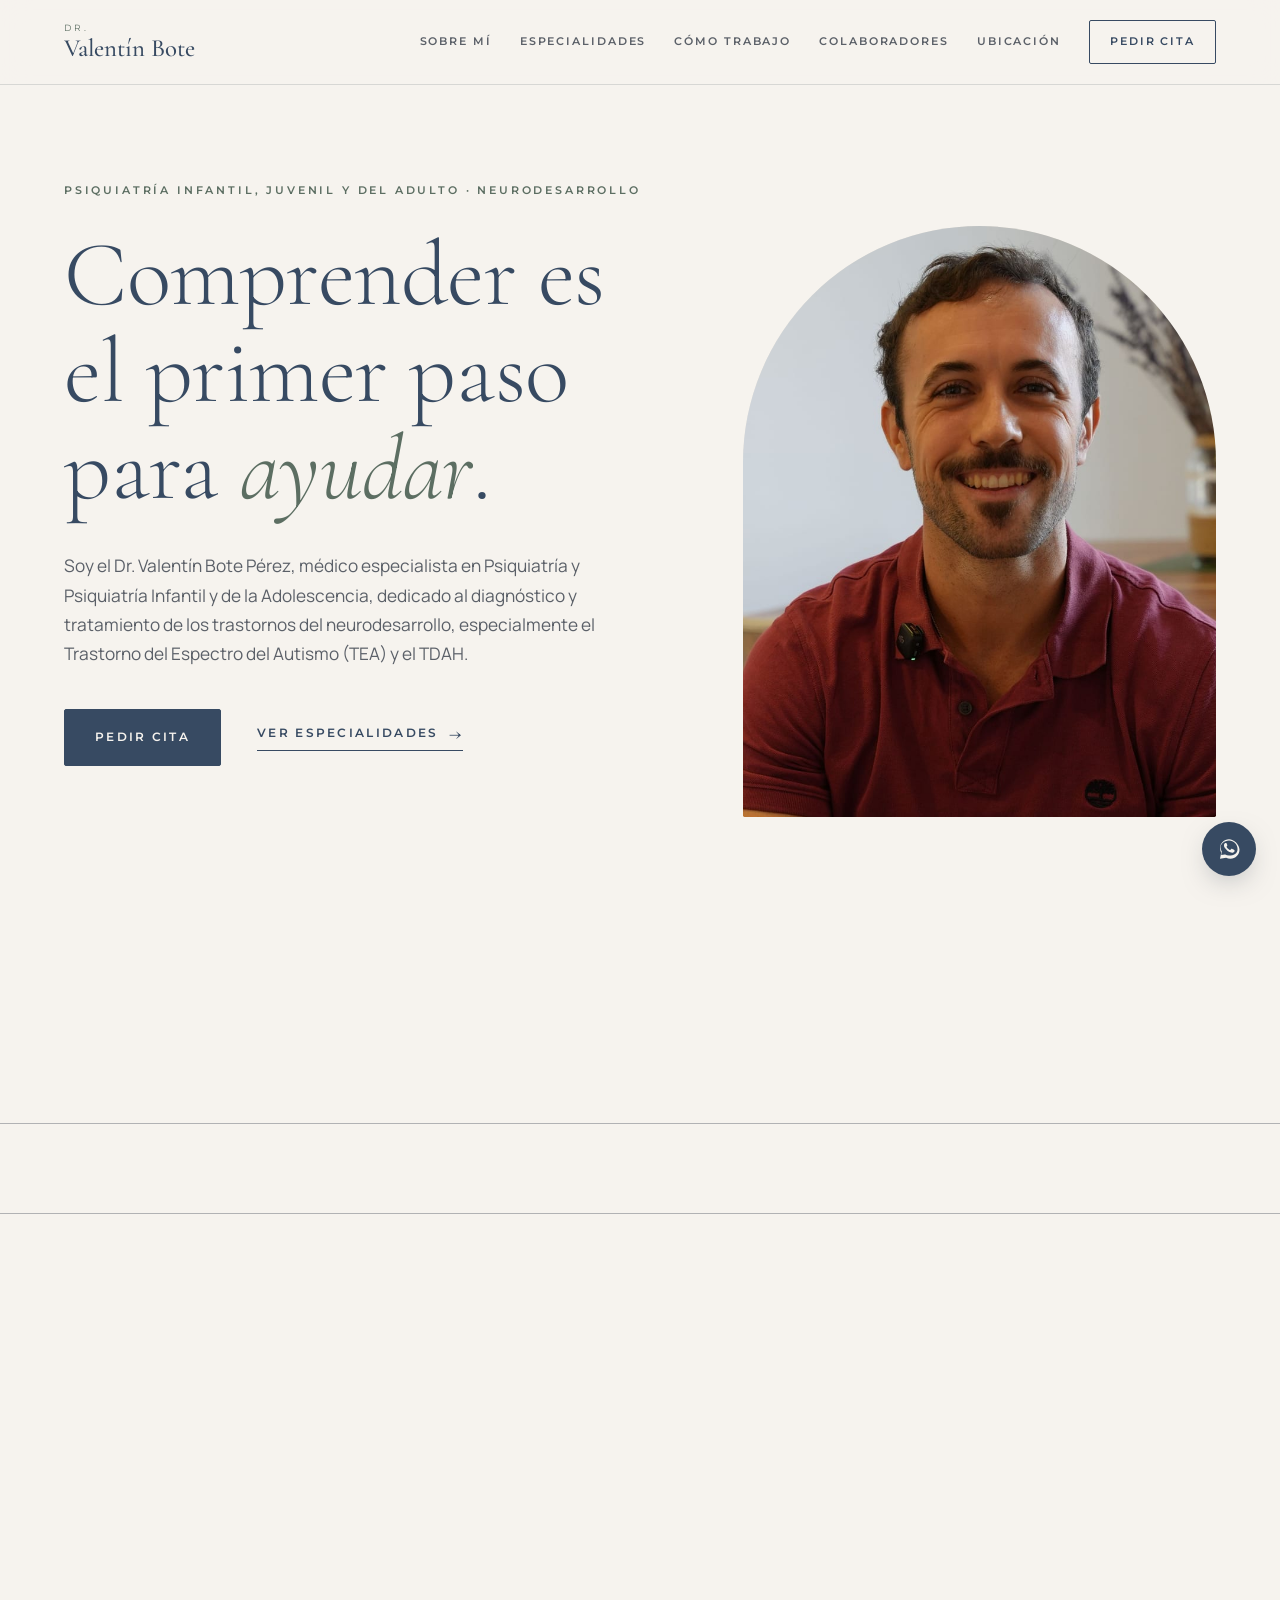
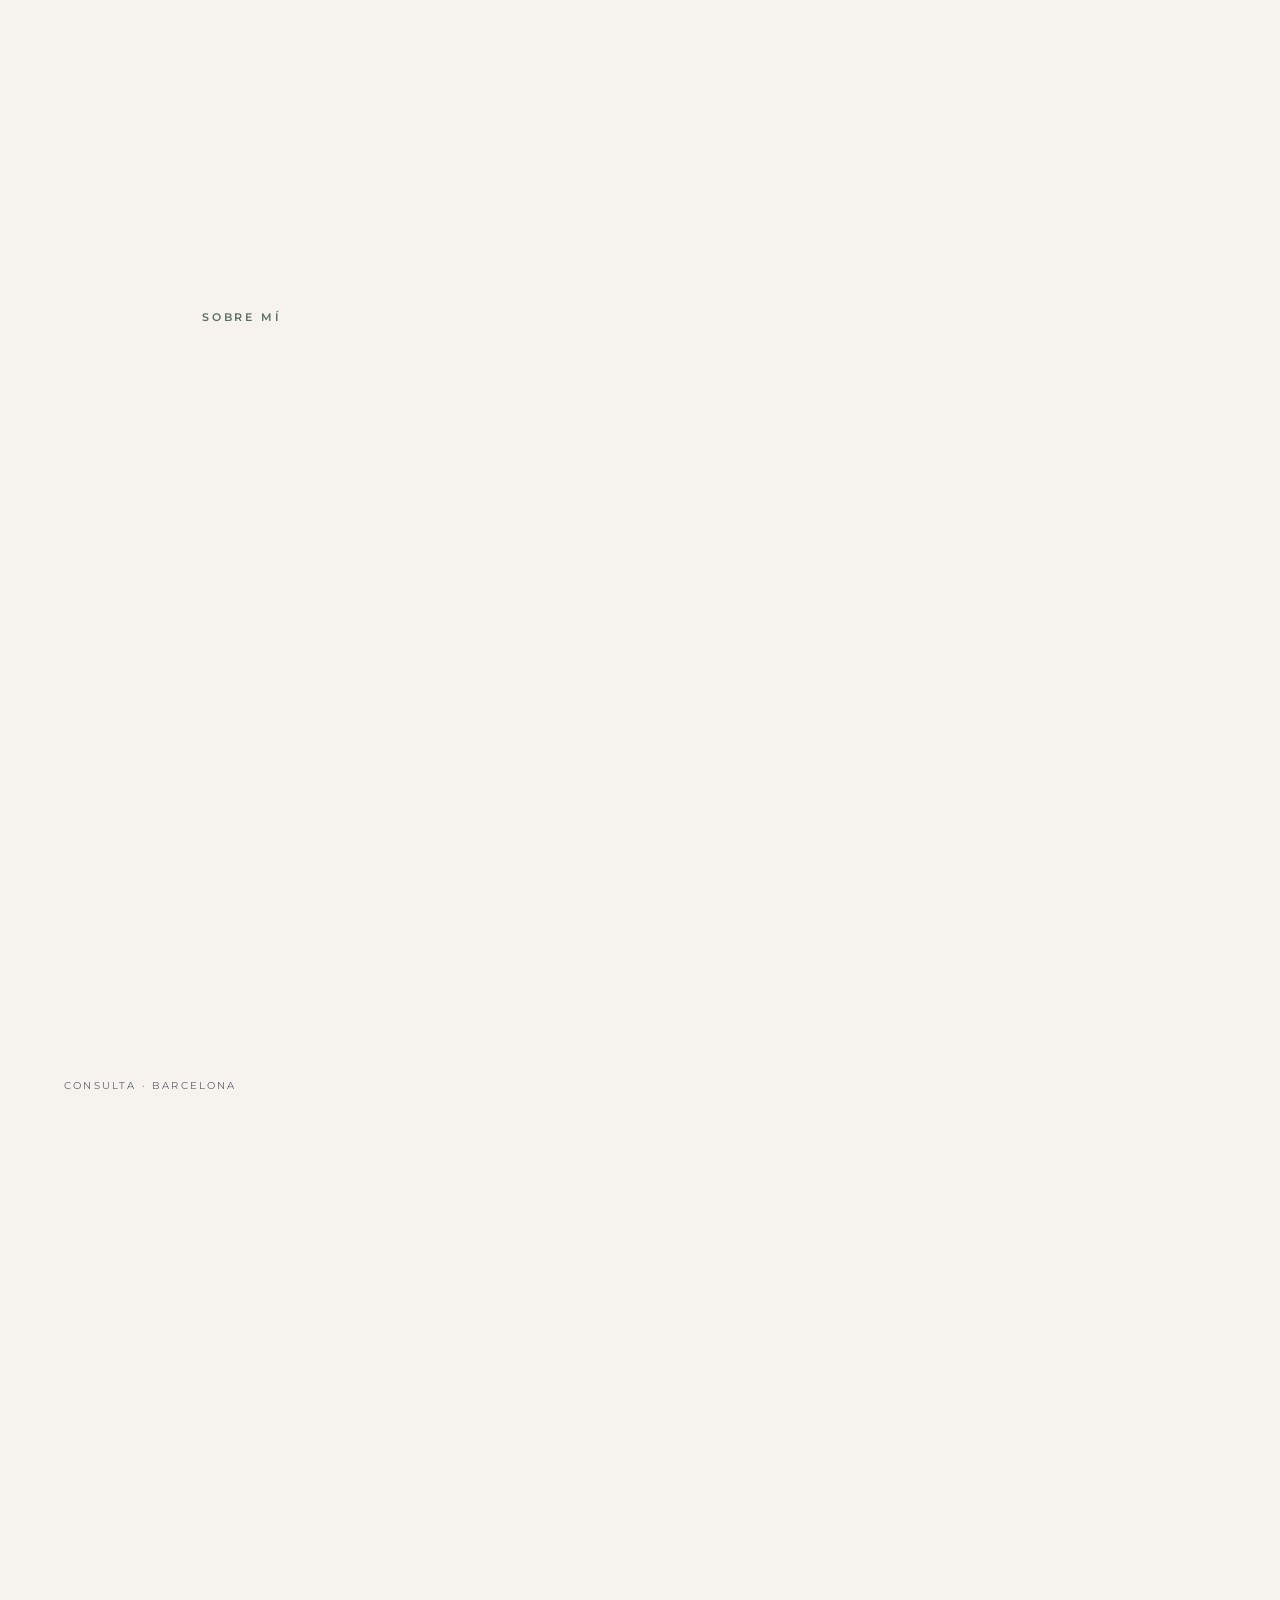
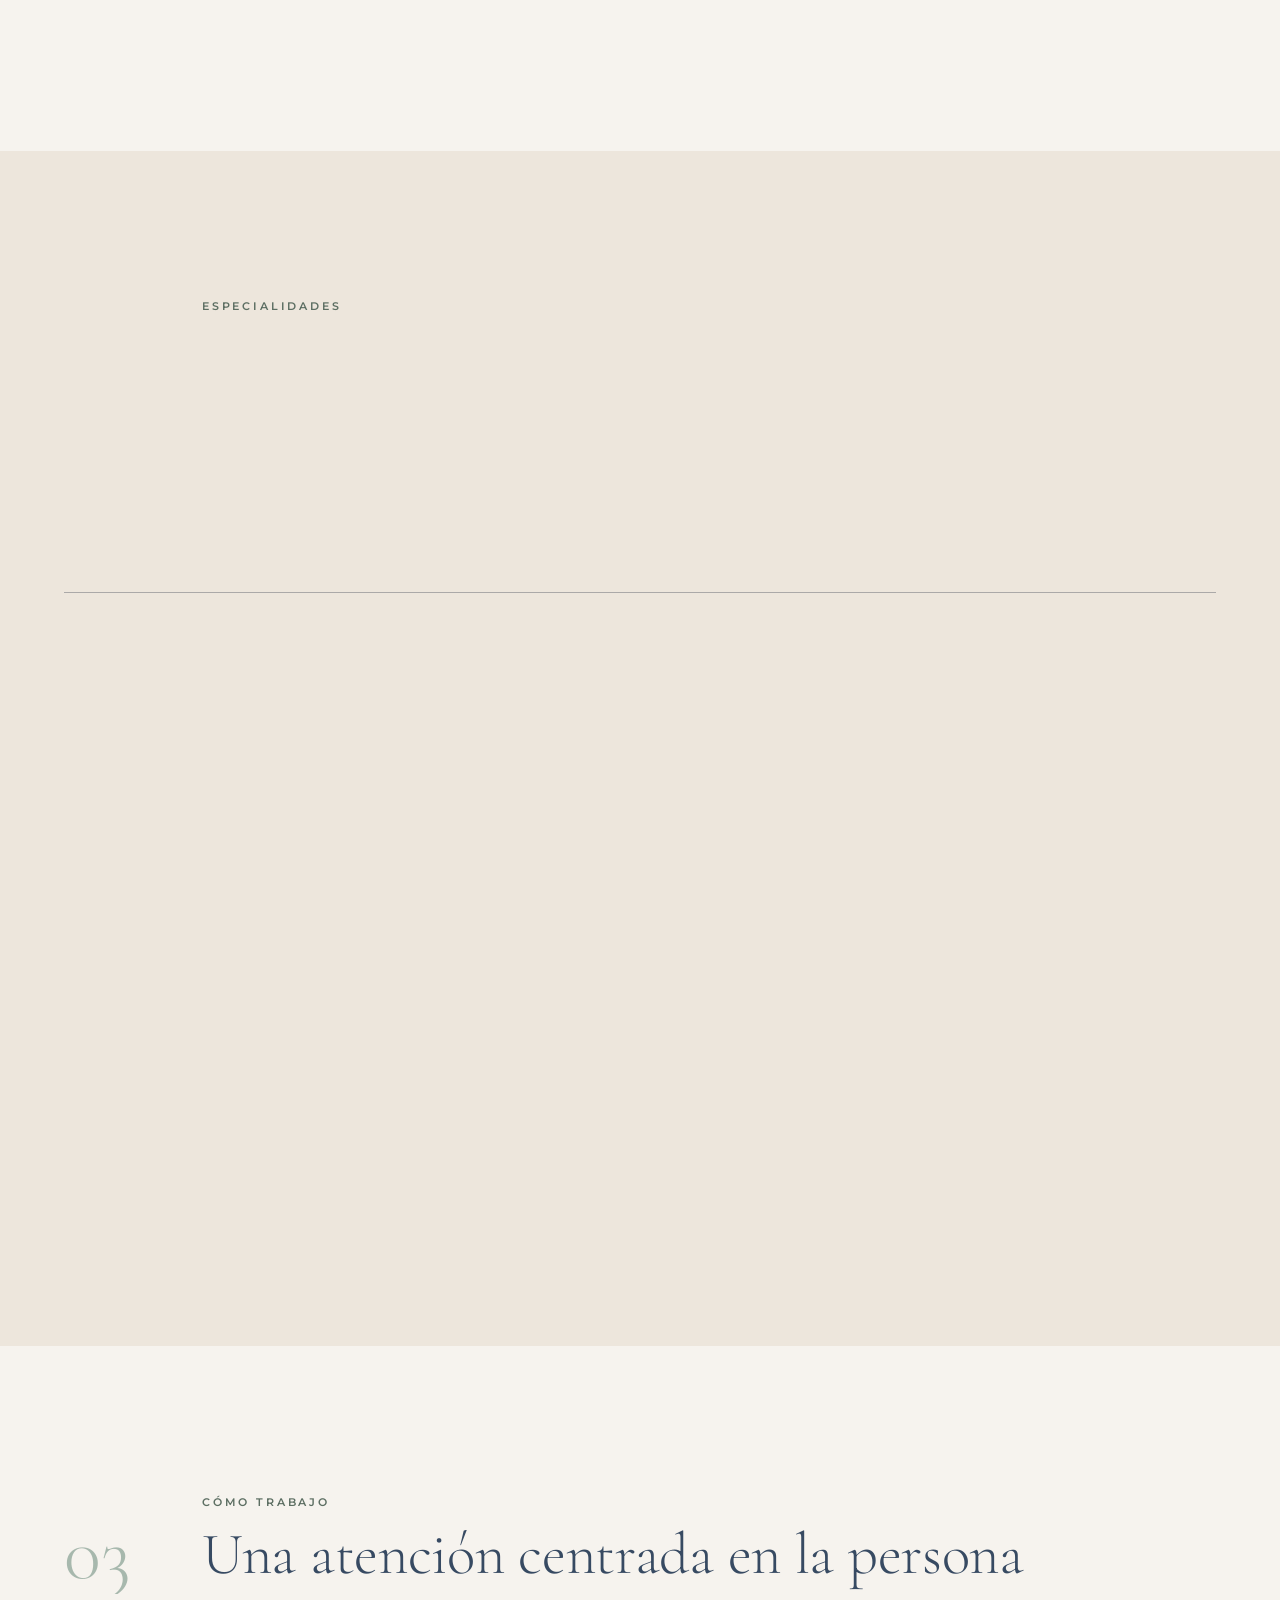
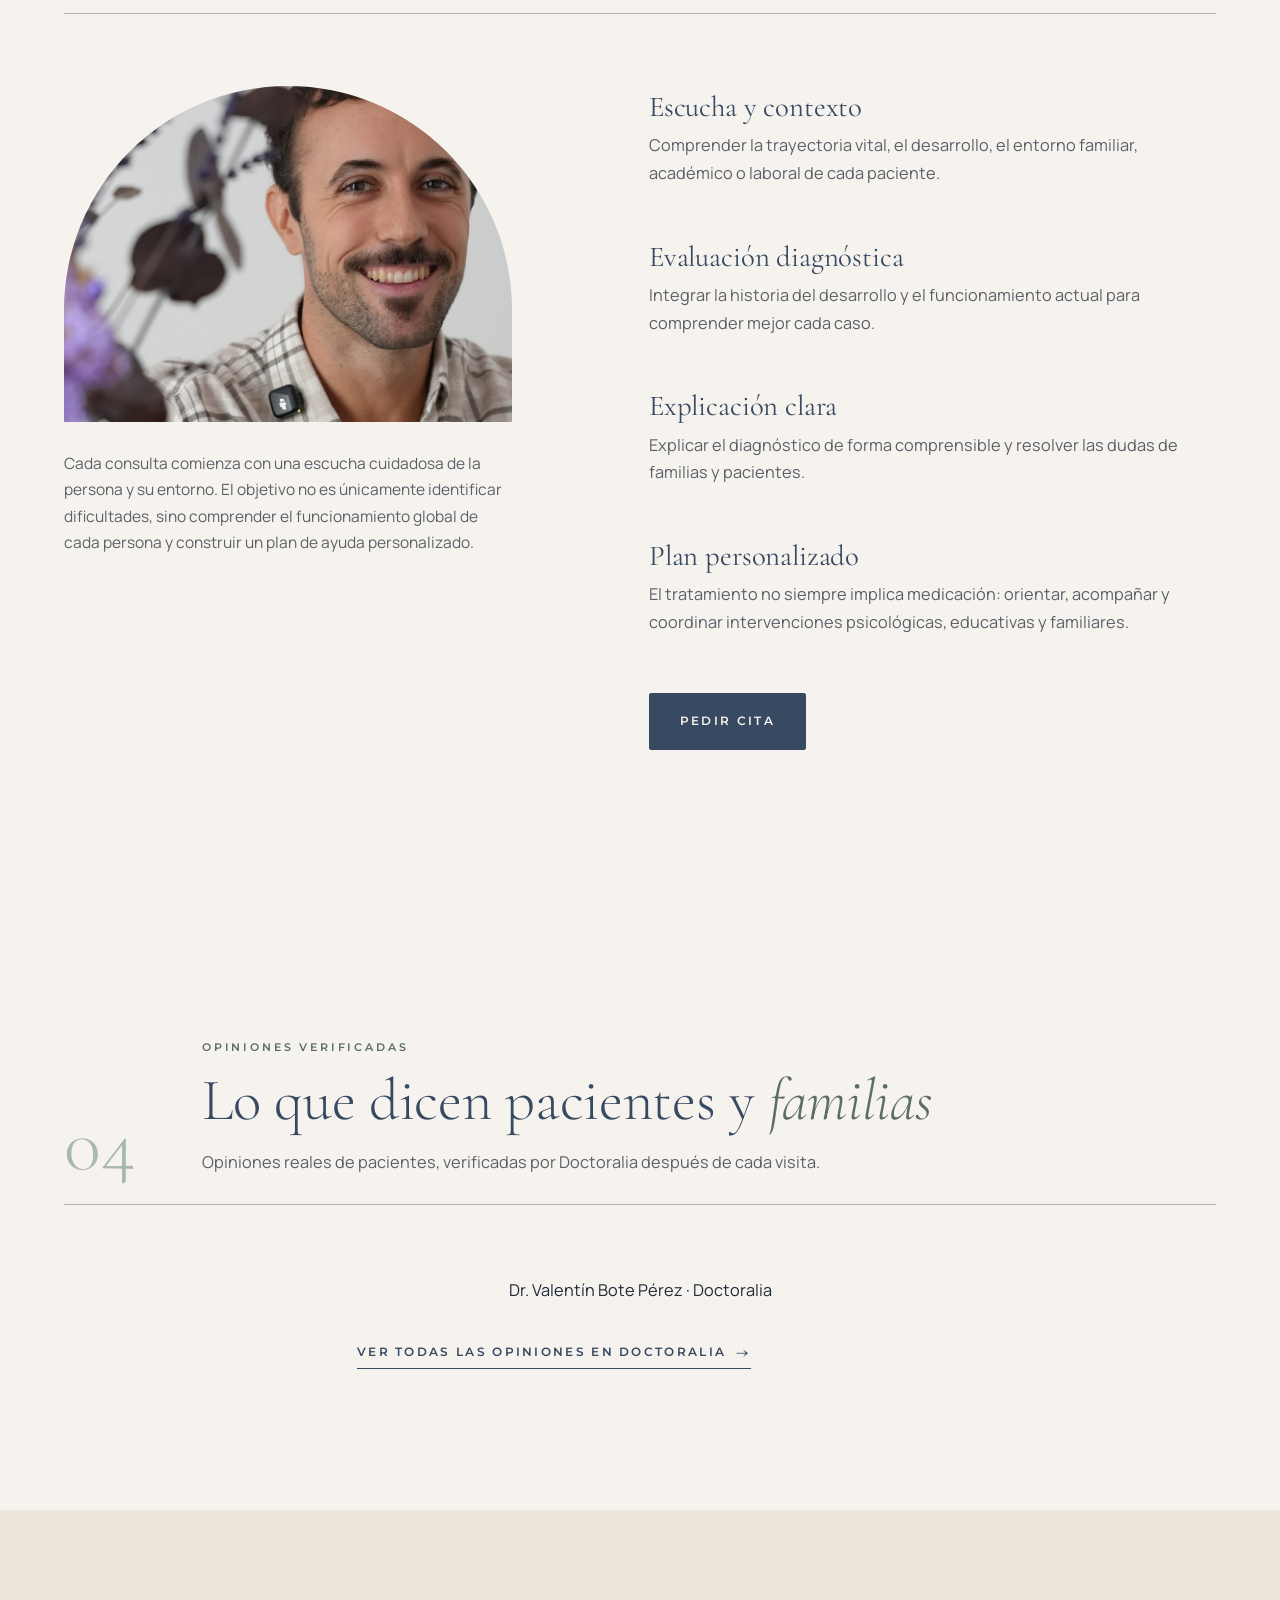
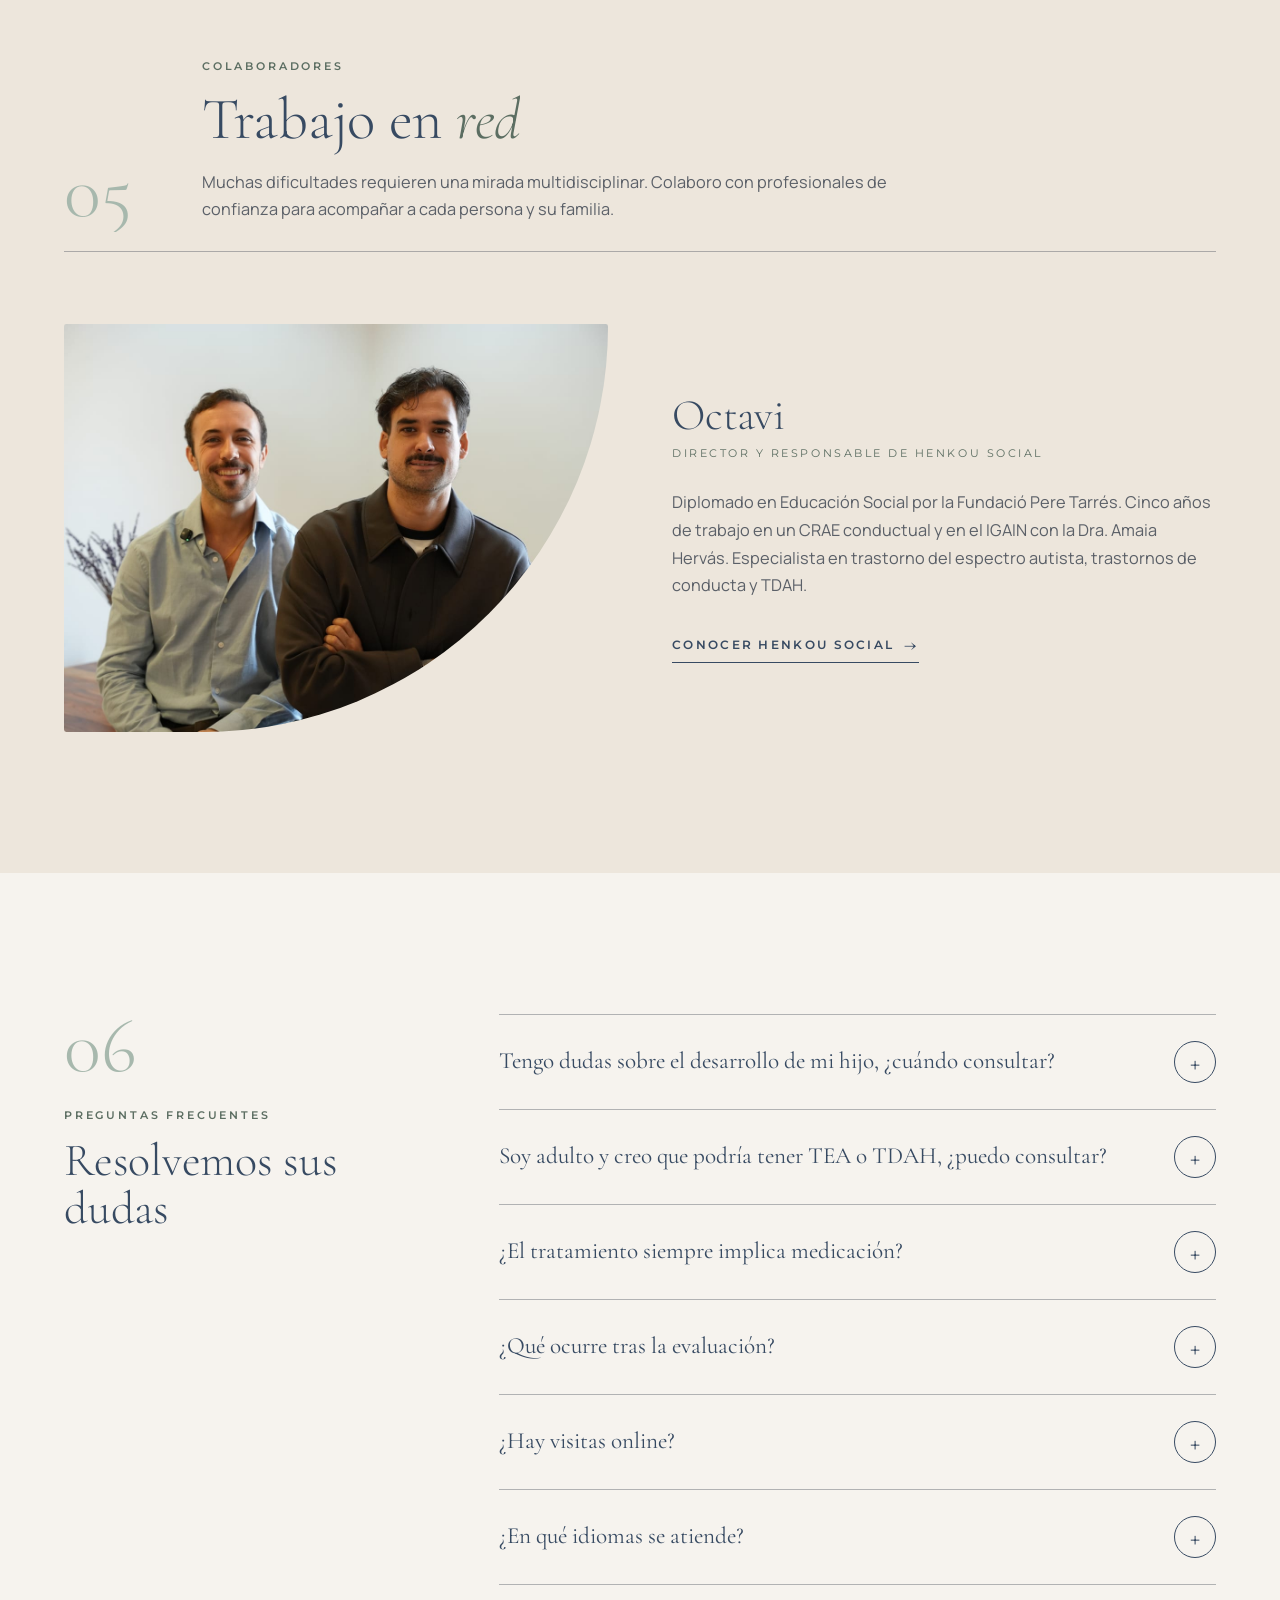
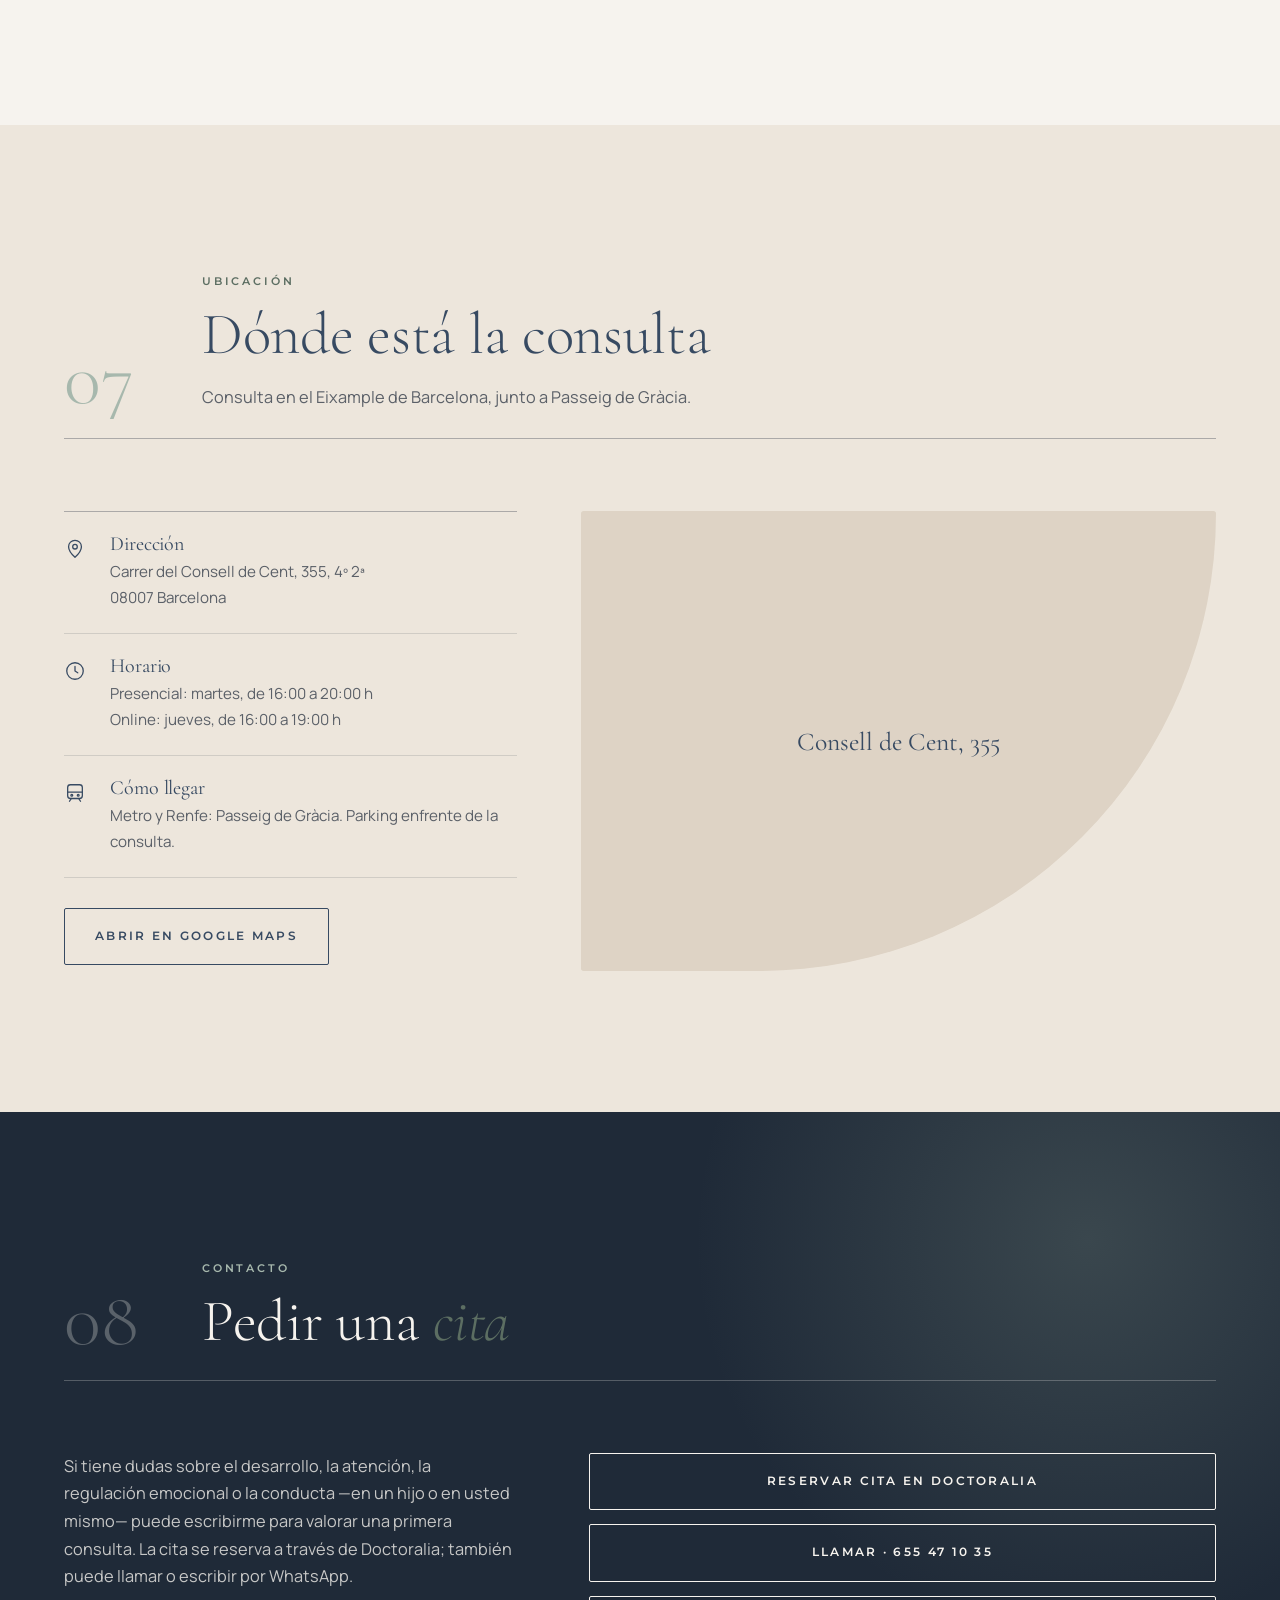
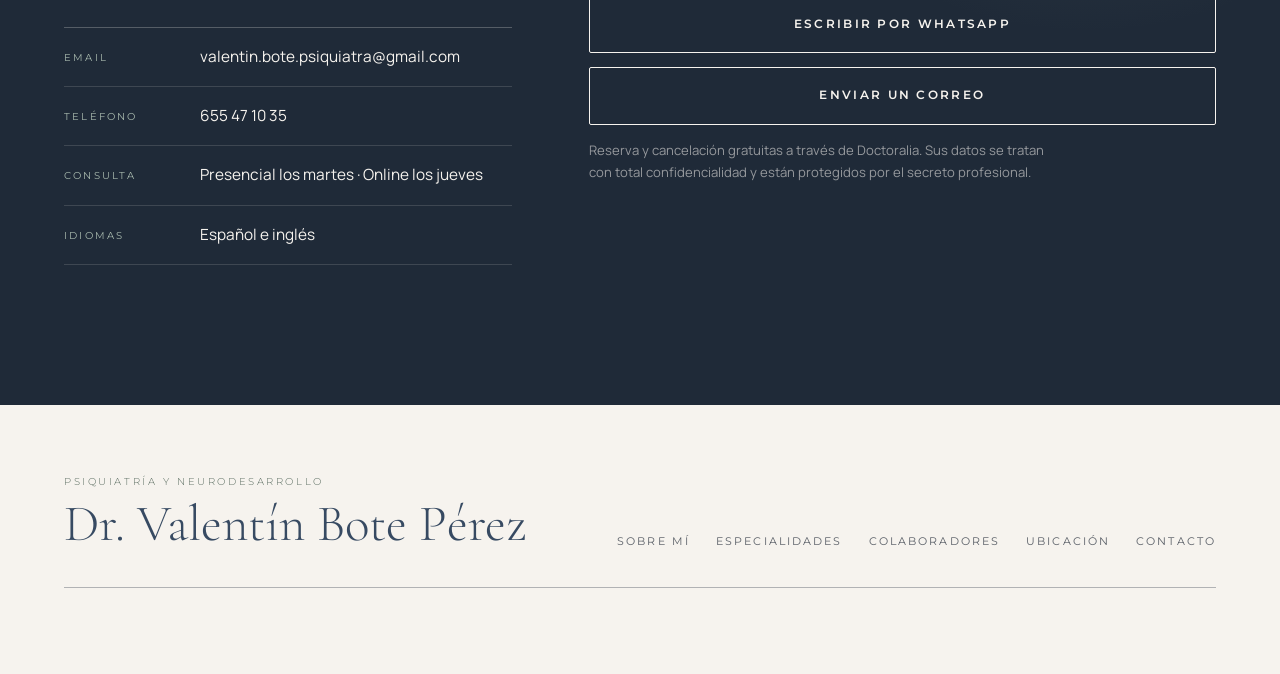
==== commit 796ffc19: "Datos reales del cliente y opiniones verificadas de Doctoralia (actual, pro e inmersiva) Co-Authored" ====
--- a/inmersiva/index.html
+++ b/inmersiva/index.html
@@ -29,7 +29,7 @@
         <a href="#proceso">Cómo trabajo</a>
         <a href="#colaboradores">Colaboradores</a>
         <a href="#ubicacion">Ubicación</a>
-        <a href="#contacto" class="nav__cta">Pedir cita</a>
+        <a href="https://www.doctoralia.es/z/rVwf8S" target="_blank" rel="noopener" class="nav__cta">Pedir cita</a>
       </nav>
       <button class="nav__toggle" id="navToggle" aria-label="Abrir menú" aria-expanded="false" aria-controls="navLinks">
         <span></span><span></span><span></span>
@@ -52,13 +52,14 @@
             Trastorno del Espectro del Autismo (TEA) y el TDAH.
           </p>
           <div class="hero__actions rv">
-            <a href="#contacto" class="btn btn--solid">Pedir cita</a>
+            <a href="https://www.doctoralia.es/z/rVwf8S" target="_blank" rel="noopener" class="btn btn--solid">Pedir cita</a>
             <a href="#servicios" class="link-arrow">Ver especialidades</a>
           </div>
           <div class="hero__meta rv">
             <span>Niños, adolescentes y adultos</span>
             <span>TEA · TDAH · Neurodesarrollo</span>
-            <span>Barcelona</span>
+            <span>Barcelona · Online</span>
+            <span>Español · English</span>
           </div>
         </div>
         <div class="hero__media">
@@ -176,9 +177,9 @@
             <h2 data-split>Áreas de atención</h2>
             <p class="section__sub">
               Evaluación diagnóstica y tratamiento en niños, adolescentes y adultos.
-              También atiendo dificultades asociadas: ansiedad y depresión, regulación
-              emocional, problemas de conducta, dificultades de adaptación y
-              comorbilidades psiquiátricas.
+              También atiendo ansiedad y depresión en niños, adolescentes y adultos,
+            trastornos de conducta, dificultades de regulación emocional y otras
+            comorbilidades psiquiátricas.
             </p>
           </div>
         </div>
@@ -195,8 +196,8 @@
           </li>
           <li class="card">
             <span class="card__num">03</span>
-            <h3>Neurodesarrollo</h3>
-            <p>Evaluación de dificultades relacionadas con la atención, aprendizaje, comunicación social, regulación emocional y adaptación al entorno.</p>
+            <h3>Discapacidad intelectual y comorbilidad</h3>
+            <p>Atención psiquiátrica a personas con discapacidad intelectual y trastornos asociados, con experiencia en unidades especializadas y en la coordinación con familias, centros educativos y recursos de apoyo.</p>
           </li>
           <li class="card">
             <span class="card__num">04</span>
@@ -246,74 +247,30 @@
               </li>
             </ol>
             <div class="process__cta">
-              <a href="#contacto" class="btn btn--solid">Pedir cita</a>
+              <a href="https://www.doctoralia.es/z/rVwf8S" target="_blank" rel="noopener" class="btn btn--solid">Pedir cita</a>
             </div>
           </div>
         </div>
       </div>
     </section>
 
-    <!-- Testimonios -->
+    <!-- Opiniones verificadas (Doctoralia) -->
     <section class="testimonials section" id="testimonios">
       <div class="wrap">
         <div class="section__head">
           <span class="section__num">04</span>
           <div>
-            <span class="label">Testimonios</span>
-            <h2 data-split>Experiencias de pacientes y familias</h2>
-          </div>
-        </div>
-        <div class="carousel" id="reviews">
-          <div class="carousel__viewport">
-            <div class="carousel__track" id="reviewsTrack">
-              <figure class="quote-card">
-                <span class="quote-card__mark" aria-hidden="true">“</span>
-                <div class="quote-card__stars">★★★★★</div>
-                <blockquote>Encontré un espacio en el que por fin pude respirar. Valentín me ayudó a entender lo que sentía y a volver a confiar en mí.</blockquote>
-                <figcaption>Laura M.<small>Evaluación TEA (texto provisional)</small></figcaption>
-              </figure>
-              <figure class="quote-card">
-                <span class="quote-card__mark" aria-hidden="true">“</span>
-                <div class="quote-card__stars">★★★★★</div>
-                <blockquote>Llegué agotado y sin rumbo. Hoy tengo herramientas reales para mi día a día. Cercano y profesional desde la primera sesión.</blockquote>
-                <figcaption>David R.<small>TDAH adulto (texto provisional)</small></figcaption>
-              </figure>
-              <figure class="quote-card">
-                <span class="quote-card__mark" aria-hidden="true">“</span>
-                <div class="quote-card__stars">★★★★★</div>
-                <blockquote>Una terapia humana, sin fórmulas hechas. Me sentí escuchada de verdad y eso lo cambió todo.</blockquote>
-                <figcaption>Carmen P.<small>Familia · TEA (texto provisional)</small></figcaption>
-              </figure>
-              <figure class="quote-card">
-                <span class="quote-card__mark" aria-hidden="true">“</span>
-                <div class="quote-card__stars">★★★★★</div>
-                <blockquote>Después de meses dándole vueltas, por fin entendí de dónde venía mi malestar. Un trato muy cercano y sin juicios.</blockquote>
-                <figcaption>Marta S.<small>Neurodesarrollo (texto provisional)</small></figcaption>
-              </figure>
-              <figure class="quote-card">
-                <span class="quote-card__mark" aria-hidden="true">“</span>
-                <div class="quote-card__stars">★★★★★</div>
-                <blockquote>Valentín me dio herramientas concretas para gestionar la ansiedad en el trabajo. Noté el cambio en pocas semanas.</blockquote>
-                <figcaption>Javier T.<small>TDAH (texto provisional)</small></figcaption>
-              </figure>
-              <figure class="quote-card">
-                <span class="quote-card__mark" aria-hidden="true">“</span>
-                <div class="quote-card__stars">★★★★★</div>
-                <blockquote>Recomendable al 100%. Profesional, empático y muy claro. Salgo de cada sesión con algo útil en lo que trabajar.</blockquote>
-                <figcaption>Nuria B.<small>Evaluación diagnóstica (texto provisional)</small></figcaption>
-              </figure>
-            </div>
-          </div>
-          <div class="carousel__nav">
-            <button class="carousel__arrow carousel__arrow--prev" aria-label="Reseña anterior">
-              <svg viewBox="0 0 24 24" width="20" height="20" fill="none" stroke="currentColor" stroke-width="1.6" stroke-linecap="round" stroke-linejoin="round"><path d="M15 18l-6-6 6-6"/></svg>
-            </button>
-            <button class="carousel__arrow carousel__arrow--next" aria-label="Reseña siguiente">
-              <svg viewBox="0 0 24 24" width="20" height="20" fill="none" stroke="currentColor" stroke-width="1.6" stroke-linecap="round" stroke-linejoin="round"><path d="M9 18l6-6-6-6"/></svg>
-            </button>
-            <div class="carousel__dots" id="reviewsDots" aria-hidden="true"></div>
-          </div>
-        </div>
+            <span class="label">Opiniones verificadas</span>
+            <h2 data-split>Lo que dicen pacientes y <em>familias</em></h2>
+            <p class="section__sub">Opiniones reales de pacientes, verificadas por Doctoralia después de cada visita.</p>
+          </div>
+        </div>
+
+          <div class="doctoralia">
+            <a id="zl-url" class="zl-url" href="https://www.doctoralia.es/z/rVwf8S" rel="nofollow noopener" target="_blank" data-zlw-doctor="valentin-bote-perez" data-zlw-type="big_with_calendar" data-zlw-opinion="true" data-zlw-hide-branding="false" data-zlw-saas-only="false" data-zlw-a11y-title="Reserva de cita y opiniones en Doctoralia">Dr. Valentín Bote Pérez · Doctoralia</a>
+            <script>!function($_x,_s,id){var js,fjs=$_x.getElementsByTagName(_s)[0];if(!$_x.getElementById(id)){js=$_x.createElement(_s);js.id=id;js.src="//platform.docplanner.com/js/widget.js";fjs.parentNode.insertBefore(js,fjs);}}(document,"script","zl-widget-s");</script>
+            <p class="doctoralia__link"><a class="link-arrow" href="https://www.doctoralia.es/z/rVwf8S" target="_blank" rel="noopener">Ver todas las opiniones en Doctoralia</a></p>
+          </div>
       </div>
     </section>
 
@@ -374,8 +331,12 @@
             <p>Se explica el diagnóstico de forma clara y comprensible, se resuelven las dudas de la familia y del paciente, y se establecen objetivos realistas y personalizados, trabajando de forma coordinada con psicólogos, terapeutas y centros educativos cuando es necesario.</p>
           </details>
           <details class="faq__item">
-            <summary>¿Cuánto dura la consulta y qué precio tiene?</summary>
-            <p>[PENDIENTE: indicar duración de la primera visita y de las visitas de seguimiento, así como tarifas.]</p>
+            <summary>¿Hay visitas online?</summary>
+            <p>Sí. Las videoconsultas se realizan los jueves, de 16:00 a 19:00 h. Las visitas presenciales son los martes, de 16:00 a 20:00 h, en la consulta de Barcelona.</p>
+          </details>
+          <details class="faq__item">
+            <summary>¿En qué idiomas se atiende?</summary>
+            <p>Las visitas pueden realizarse en español o en inglés.</p>
           </details>
         </div>
       </div>
@@ -389,7 +350,7 @@
           <div>
             <span class="label">Ubicación</span>
             <h2 data-split>Dónde está la consulta</h2>
-            <p class="section__sub">[PENDIENTE: confirmar población y datos de la consulta.]</p>
+            <p class="section__sub">Consulta en el Eixample de Barcelona, junto a Passeig de Gràcia.</p>
           </div>
         </div>
         <div class="location__inner">
@@ -398,30 +359,30 @@
               <span class="location__icon"><svg viewBox="0 0 24 24" width="22" height="22" fill="none" stroke="currentColor" stroke-width="1.4" stroke-linecap="round" stroke-linejoin="round" aria-hidden="true"><path d="M12 21s-7-6.3-7-11.5a7 7 0 0 1 14 0C19 14.7 12 21 12 21z"/><circle cx="12" cy="9.5" r="2.5"/></svg></span>
               <div>
                 <h3>Dirección</h3>
-                <p>[PENDIENTE: calle, número y código postal de la consulta]</p>
+                <p>Carrer del Consell de Cent, 355, 4º 2ª<br />08007 Barcelona</p>
               </div>
             </div>
             <div class="location__row">
               <span class="location__icon"><svg viewBox="0 0 24 24" width="22" height="22" fill="none" stroke="currentColor" stroke-width="1.4" stroke-linecap="round" stroke-linejoin="round" aria-hidden="true"><circle cx="12" cy="12" r="9"/><path d="M12 7v5l3 2"/></svg></span>
               <div>
                 <h3>Horario</h3>
-                <p>[PENDIENTE: días y horas de visita]</p>
+                <p>Presencial: martes, de 16:00 a 20:00 h<br />Online: jueves, de 16:00 a 19:00 h</p>
               </div>
             </div>
             <div class="location__row">
               <span class="location__icon"><svg viewBox="0 0 24 24" width="22" height="22" fill="none" stroke="currentColor" stroke-width="1.4" stroke-linecap="round" stroke-linejoin="round" aria-hidden="true"><rect x="4" y="3" width="16" height="15" rx="3"/><path d="M4 11h16M8 18l-2 3M16 18l2 3"/><circle cx="8.5" cy="14.5" r="1"/><circle cx="15.5" cy="14.5" r="1"/></svg></span>
               <div>
                 <h3>Cómo llegar</h3>
-                <p>[PENDIENTE: transporte público y aparcamiento cercano]</p>
+                <p>Metro y Renfe: Passeig de Gràcia. Parking enfrente de la consulta.</p>
               </div>
             </div>
-            <a class="btn" href="https://www.google.com/maps/search/?api=1&query=Barcelona,+Espa%C3%B1a" target="_blank" rel="noopener">Abrir en Google Maps</a>
+            <a class="btn" href="https://www.google.com/maps/search/?api=1&query=Carrer+del+Consell+de+Cent+355,+08007+Barcelona" target="_blank" rel="noopener">Abrir en Google Maps</a>
           </div>
           <div class="location__map">
-            <span class="location__map-fallback" aria-hidden="true">Barcelona</span>
+            <span class="location__map-fallback" aria-hidden="true">Consell de Cent, 355</span>
             <iframe
-              title="Mapa de la ubicación de la consulta en Barcelona"
-              src="https://www.google.com/maps?q=Barcelona%2C+Espa%C3%B1a&z=14&hl=es&output=embed"
+              title="Mapa: Carrer del Consell de Cent, 355, Barcelona"
+              src="https://www.google.com/maps?q=Carrer+del+Consell+de+Cent+355%2C+08007+Barcelona&z=16&hl=es&output=embed"
               loading="lazy"
               referrerpolicy="no-referrer-when-downgrade"
               allowfullscreen></iframe>
@@ -445,30 +406,22 @@
             <p>
               Si tiene dudas sobre el desarrollo, la atención, la regulación
               emocional o la conducta —en un hijo o en usted mismo— puede
-              escribirme para valorar una primera consulta.
+              escribirme para valorar una primera consulta. La cita se reserva a través de Doctoralia; también puede llamar o escribir por WhatsApp.
             </p>
             <ul class="contact__list">
-              <li><span>Email</span> [PENDIENTE: correo de contacto]</li>
-              <li><span>Teléfono</span> [PENDIENTE: teléfono de citas]</li>
-              <li><span>Modalidad</span> [PENDIENTE: confirmar si hay visita online además de presencial]</li>
+              <li><span>Email</span> <a href="mailto:valentin.bote.psiquiatra@gmail.com">valentin.bote.psiquiatra@gmail.com</a></li>
+              <li><span>Teléfono</span> <a href="tel:+34655471035">655 47 10 35</a></li>
+              <li><span>Consulta</span> Presencial los martes · Online los jueves</li>
+              <li><span>Idiomas</span> Español e inglés</li>
             </ul>
           </div>
-          <form class="contact__form" onsubmit="return false;">
-            <label>
-              Nombre
-              <input type="text" name="nombre" placeholder="Su nombre" />
-            </label>
-            <label>
-              Email
-              <input type="email" name="email" placeholder="sucorreo@ejemplo.com" />
-            </label>
-            <label>
-              ¿En qué puedo ayudarle?
-              <textarea name="mensaje" rows="3" placeholder="Cuénteme brevemente el motivo de consulta..."></textarea>
-            </label>
-            <button type="submit" class="btn btn--light">Enviar mensaje</button>
-            <p class="contact__privacy">Sus datos se tratan con total confidencialidad y están protegidos por el secreto profesional.</p>
-          </form>
+          <div class="contact__form contact__actions">
+          <a class="btn btn--light btn--full" href="https://www.doctoralia.es/z/rVwf8S" target="_blank" rel="noopener">Reservar cita en Doctoralia</a>
+          <a class="btn btn--light btn--full" href="tel:+34655471035">Llamar · 655 47 10 35</a>
+          <a class="btn btn--light btn--full" href="https://wa.me/34655471035" target="_blank" rel="noopener">Escribir por WhatsApp</a>
+          <a class="btn btn--light btn--full" href="mailto:valentin.bote.psiquiatra@gmail.com">Enviar un correo</a>
+          <p class="contact__privacy">Reserva y cancelación gratuitas a través de Doctoralia. Sus datos se tratan con total confidencialidad y están protegidos por el secreto profesional.</p>
+        </div>
         </div>
       </div>
     </section>
@@ -487,11 +440,11 @@
           <a href="#contacto">Contacto</a>
         </nav>
       </div>
-      <p class="footer__copy">© 2026 Dr. Valentín Bote Pérez · Nº de colegiado [PENDIENTE]. Todos los derechos reservados.</p>
+      <p class="footer__copy">© 2026 Dr. Valentín Bote Pérez. Todos los derechos reservados.</p>
     </div>
   </footer>
 
-  <a href="#contacto" class="wa" aria-label="Contactar por WhatsApp">
+  <a href="https://wa.me/34655471035" target="_blank" rel="noopener" class="wa" aria-label="Contactar por WhatsApp">
     <svg viewBox="0 0 32 32" width="24" height="24" aria-hidden="true" fill="currentColor">
       <path d="M16 3C9.4 3 4 8.4 4 15c0 2.1.6 4.2 1.6 6L4 29l8.2-1.5c1.7.9 3.7 1.4 5.8 1.4 6.6 0 12-5.4 12-12S22.6 3 16 3zm0 21.8c-1.8 0-3.6-.5-5.1-1.4l-.4-.2-4.9.9.9-4.8-.3-.4c-1-1.6-1.5-3.4-1.5-5.3C4.6 9.7 9.7 4.6 16 4.6S27.4 9.7 27.4 16 22.3 24.8 16 24.8zm6.3-8.1c-.3-.2-2-1-2.3-1.1-.3-.1-.5-.2-.8.2-.2.3-.9 1.1-1.1 1.3-.2.2-.4.3-.7.1-.3-.2-1.4-.5-2.7-1.7-1-.9-1.7-2-1.9-2.3-.2-.3 0-.5.1-.7l.5-.6c.2-.2.2-.3.3-.5.1-.2 0-.4 0-.6l-1-2.4c-.3-.6-.5-.5-.7-.5h-.6c-.2 0-.6.1-.9.4-.3.3-1.2 1.2-1.2 2.9s1.2 3.3 1.4 3.6c.2.2 2.5 3.8 6 5.3.8.4 1.5.6 2 .7.8.3 1.6.2 2.2.1.7-.1 2-.8 2.3-1.6.3-.8.3-1.5.2-1.6-.1-.2-.3-.2-.6-.4z"/>
     </svg>
--- a/inmersiva/styles.css
+++ b/inmersiva/styles.css
@@ -581,3 +581,11 @@
   .marquee__track, .hero__scroll span::after, .contact::before { animation: none !important; }
   .cursor { display: none; }
 }
+
+/* ===== Opiniones Doctoralia + acciones de contacto ===== */
+.doctoralia { max-width: 760px; margin: 0 auto; text-align: center; }
+.doctoralia .zl-url { display: inline-block; }
+.doctoralia__link { margin-top: 32px; }
+.contact__actions { display: grid; gap: 14px; }
+.contact__actions .btn { justify-self: stretch; justify-content: center; }
+.contact__list a:hover { color: var(--salvia-claro); }
